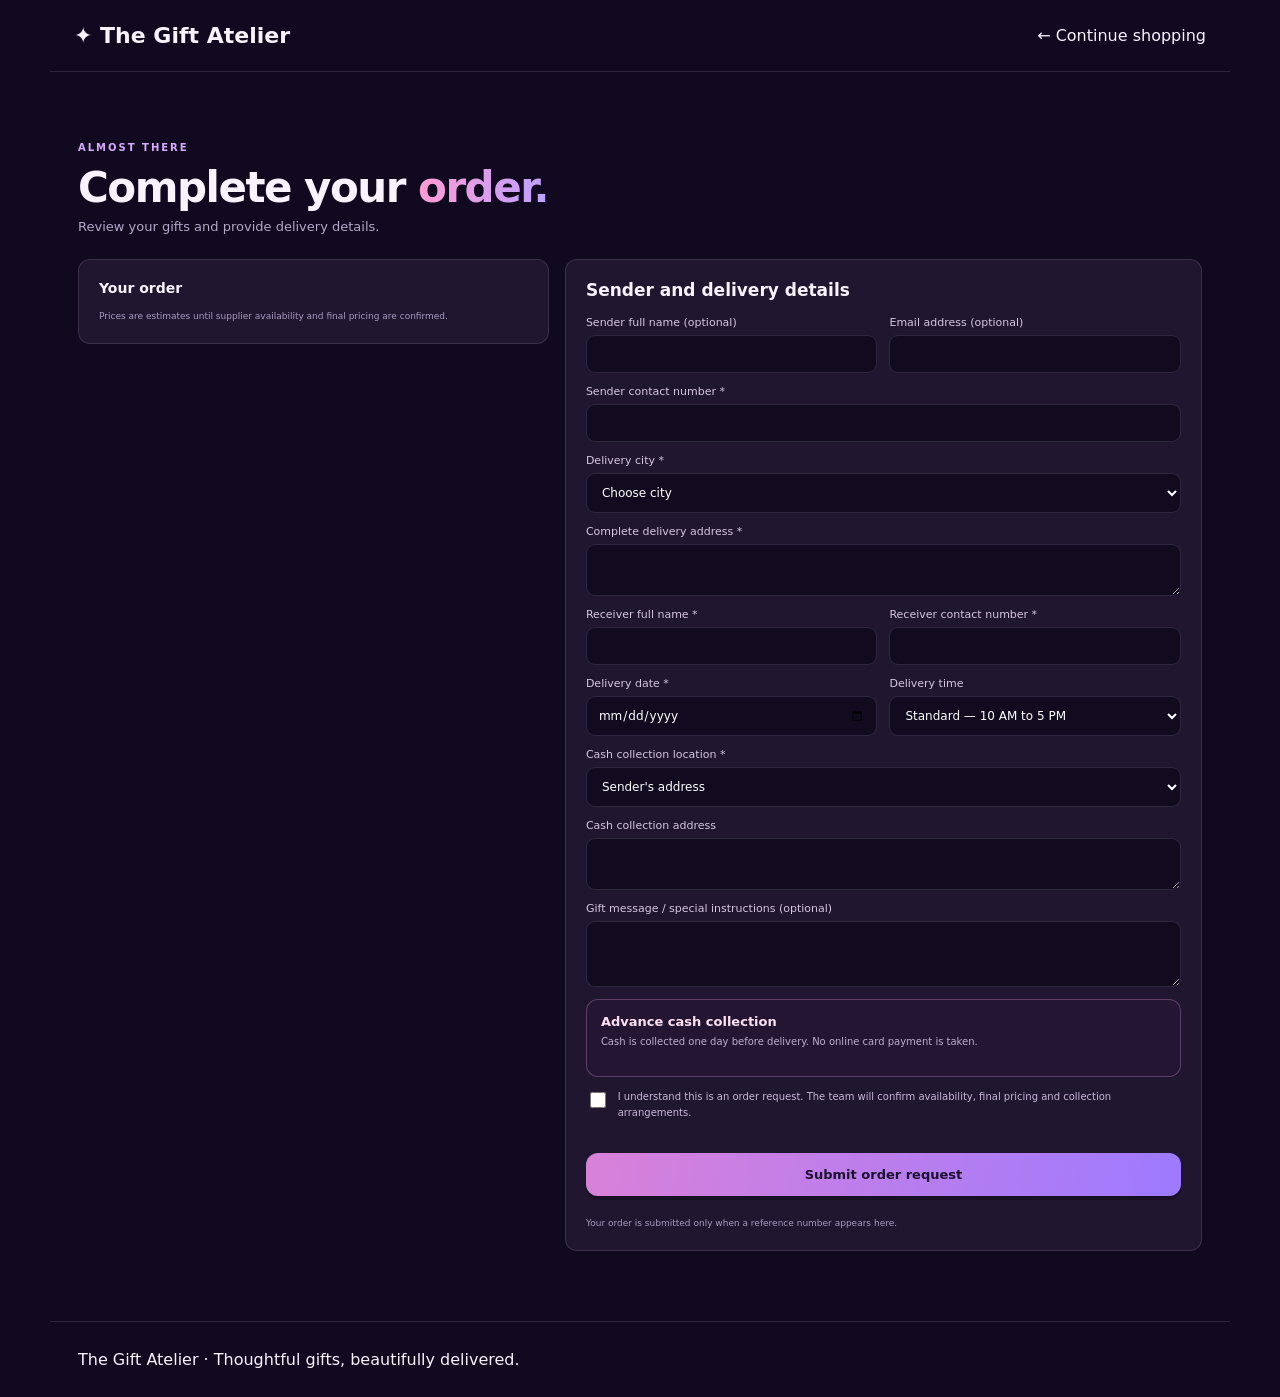
==== checkout.html @ 7094c5d5 "Add dedicated checkout page" ====
<!doctype html><html lang="en"><head><meta charset="utf-8"><meta name="viewport" content="width=device-width, initial-scale=1"><title>Checkout — The Gift Atelier</title><link rel="stylesheet" href="styles.css"><script src="checkout.js" defer></script></head><body><header class="topbar"><a class="brand" href="index.html">✦ The Gift Atelier</a><a href="index.html#shop">← Continue shopping</a></header><main class="section"><div class="section-heading"><div><div class="eyebrow">ALMOST THERE</div><h2>Complete your <span>order.</span></h2><p>Review your gifts and provide delivery details.</p></div></div><div class="order-layout"><section class="seller-panel cart-panel"><h3>Your order</h3><div id="checkoutItems"></div><div id="checkoutTotals"></div><p class="form-note">Prices are estimates until supplier availability and final pricing are confirmed.</p></section><section class="seller-panel"><form id="orderForm" class="sell-form"><h3>Sender and delivery details</h3><div class="form-two"><label>Sender full name (optional)<input name="customerName" maxlength="100"></label><label>Email address (optional)<input name="email" type="email" maxlength="160"></label></div><label>Sender contact number *<input name="phone" required maxlength="30"></label><label>Delivery city *<select name="city" required><option value="">Choose city</option><option>Lahore</option><option>Karachi</option><option>Islamabad</option><option>Rawalpindi</option></select></label><label>Complete delivery address *<textarea name="address" rows="2" required maxlength="500"></textarea></label><div class="form-two"><label>Receiver full name *<input name="recipient" required maxlength="100"></label><label>Receiver contact number *<input name="recipientPhone" required maxlength="30"></label></div><div class="form-two"><label>Delivery date *<input name="deliveryDate" id="deliveryDate" type="date" required></label><label>Delivery time<select name="deliveryTime" id="deliveryTime"><option value="Standard: 10 AM–5 PM">Standard — 10 AM to 5 PM</option><option value="Timed: 10 AM–12 PM">10 AM–12 PM (+ Rs. 300)</option><option value="Timed: 12 PM–2 PM">12 PM–2 PM (+ Rs. 300)</option><option value="Timed: 2 PM–4 PM">2 PM–4 PM (+ Rs. 300)</option><option value="Timed: 4 PM–6 PM">4 PM–6 PM (+ Rs. 300)</option><option value="Timed: 6 PM–8 PM">6 PM–8 PM (+ Rs. 300)</option><option value="Timed: 8 PM–10 PM">8 PM–10 PM (+ Rs. 300)</option></select></label></div><label>Cash collection location *<select name="collectionFrom" id="collectionFrom" required><option value="Sender's address">Sender's address</option><option value="Another collection address">Another specified address</option><option value="Recipient delivery address">Recipient delivery address</option></select></label><label id="collectionAddressLabel" hidden>Cash collection address<textarea name="collectionAddress" id="collectionAddress" rows="2"></textarea></label><label>Gift message / special instructions (optional)<textarea name="message" rows="3" maxlength="1000"></textarea></label><div class="payment-collection"><h4>Advance cash collection</h4><p>Cash is collected one day before delivery. No online card payment is taken.</p></div><label class="consent-line"><input type="checkbox" name="policy" required> I understand this is an order request. The team will confirm availability, final pricing and collection arrangements.</label><button class="primary-btn" type="submit">Submit order request</button><p id="orderStatus" class="form-note" role="status">Your order is submitted only when a reference number appears here.</p></form></section></div></main><footer>The Gift Atelier · Thoughtful gifts, beautifully delivered.</footer></body></html>
---- styles.css ----
:root{--bg:#10091f;--panel:#1d1430;--text:#f8f3ff;--muted:#b5a8c9;--pink:#ff80c8;--line:rgba(224,202,255,.14);--max:1180px}*{box-sizing:border-box}html{scroll-behavior:smooth;scroll-padding-top:90px;background:var(--bg)}body{margin:0;background:var(--bg);color:var(--text);font-family:system-ui,-apple-system,'Segoe UI',sans-serif;overflow-x:hidden}a{color:inherit;text-decoration:none}button,input,select{font:inherit}.topbar{min-height:72px;max-width:var(--max);margin:auto;padding:12px 24px;display:flex;align-items:center;justify-content:space-between;gap:18px;border-bottom:1px solid var(--line)}.brand{display:flex;align-items:center;gap:9px;font-weight:800;font-size:22px}.brand>span:last-child>span{color:var(--pink)}.brand-mark{display:grid;place-items:center;width:30px;height:30px;border-radius:10px;background:linear-gradient(135deg,#d78bff,#ff7ebc);color:#241032}.topbar nav{display:flex;gap:22px;color:#cbbfda;font-size:12px}.topbar nav a:hover,.footer-links a:hover{color:var(--pink)}.top-cta{border:1px solid #ff80c875;border-radius:30px;padding:10px 15px;font-size:12px;font-weight:700;color:#ffd1eb;white-space:nowrap}.hero{max-width:var(--max);margin:auto;padding:72px 28px 55px;display:grid;grid-template-columns:1fr .8fr;align-items:center;gap:30px;min-height:420px}.eyebrow{font-size:10px;font-weight:800;letter-spacing:2px;color:#d7aaff}.hero h1{font-weight:800;font-size:clamp(44px,6vw,72px);line-height:1.03;letter-spacing:-3px;margin:20px 0}.hero h1 span,.section-heading h2 span,.community-card h2 span{background:linear-gradient(90deg,#ff9bd4,#bba1ff);-webkit-background-clip:text;background-clip:text;color:transparent}.hero-copy>p{max-width:450px;color:var(--muted);font-size:15px;line-height:1.8}.primary-btn{display:inline-flex;gap:30px;margin-top:20px;padding:14px 20px;border-radius:12px;background:linear-gradient(100deg,#d981d9,#9d7aff);color:#1c1030;font-size:13px;font-weight:800}.hero-notes{display:flex;gap:20px;margin-top:24px;color:#a99bbd;font-size:10px}.hero-art{height:300px;display:grid;place-items:center}.hero-visual{width:min(330px,90%);height:250px;border:1px solid #ffffff3b;border-radius:28px;background:radial-gradient(circle at 80% 20%,#d16cae,#4c2877 38%,#1e1539 75%);box-shadow:0 25px 90px #0008;display:flex;flex-direction:column;justify-content:space-between;padding:26px;transform:rotate(3deg)}.visual-ribbon,.visual-foot{font-size:8px;letter-spacing:2px;color:#e8c9ff}.visual-title{font-size:40px;font-weight:800;line-height:1.05}.visual-title span{color:#ff9bd4}.stats-strip{max-width:var(--max);margin:auto;padding:20px 28px;border-block:1px solid var(--line);display:flex;justify-content:space-around}.stats-strip div{display:flex;flex-direction:column;gap:5px}.stats-strip strong{font-size:16px}.stats-strip span{font-size:11px;color:var(--muted)}.section{max-width:var(--max);margin:auto;padding:70px 28px}.section-heading{display:flex;align-items:flex-end;justify-content:space-between;gap:20px;margin-bottom:25px}.section-heading h2{font-weight:800;font-size:clamp(29px,4vw,42px);letter-spacing:-1.5px;margin:10px 0 7px}.section-heading p{color:var(--muted);font-size:13px;margin:0}.live-pill,.coming-soon{border:1px solid #bd8cff55;color:#d6b7ff;padding:9px 12px;border-radius:30px;font-size:9px;letter-spacing:1px;white-space:nowrap}.filter-panel{padding:18px;border-radius:17px;background:var(--panel);border:1px solid var(--line)}.search-wrap{height:50px;display:flex;align-items:center;gap:12px;padding:0 14px;border:1px solid #b98de944;background:#120b20;border-radius:11px}.search-wrap input{flex:1;min-width:0;background:none;border:0;outline:0;color:white;font-size:13px}.search-wrap input::placeholder{color:#837792}.search-wrap kbd{font-size:10px;color:#a99bbd;border:1px solid #ffffff24;border-radius:5px;padding:4px 7px}.filter-grid{display:grid;grid-template-columns:repeat(4,1fr);gap:12px;margin-top:15px}.filter-grid label{font-size:9px;letter-spacing:1px;color:#c2b3d5;font-weight:800}.filter-grid select{display:block;width:100%;margin-top:7px;padding:11px 9px;background:#130d22;border:1px solid var(--line);border-radius:9px;color:#eee5fa;font-size:12px}.filter-bottom{display:flex;justify-content:space-between;align-items:center;margin-top:14px;color:#9e90b0;font-size:11px}.text-button{border:0;background:none;color:#d9a6ff;font-size:11px;cursor:pointer}.status-message{min-height:25px;margin:18px 0 8px;color:#c8b8d9;font-size:12px}.anime-grid{display:grid;grid-template-columns:repeat(4,minmax(0,1fr));gap:17px}.anime-card{min-width:0;border:1px solid var(--line);border-radius:14px;background:#1a1229;overflow:hidden;cursor:pointer;transition:transform .18s,border-color .18s}.anime-card:hover{transform:translateY(-4px);border-color:#d58dff80}.poster-wrap{aspect-ratio:2/3;position:relative;overflow:hidden;background:#21152e}.poster-art{height:100%;width:100%;padding:15px;display:flex;flex-direction:column;justify-content:space-between;align-items:flex-start;background:radial-gradient(circle at 80% 20%,#ffffff40,transparent 25%),linear-gradient(145deg,var(--poster-colors));position:relative;isolation:isolate;overflow:hidden}.poster-art:before,.poster-art:after{content:'';position:absolute;border:1px solid #ffffff40;border-radius:50%;width:150%;aspect-ratio:1;left:-30%;top:15%;z-index:-1}.poster-art:after{width:95%;left:20%;top:35%;border-color:#ffffff25}.poster-spark{font-size:28px;color:#fff2c9;text-shadow:0 0 20px #fff}.poster-kicker,.poster-bottom{font-size:7px;letter-spacing:1.3px;color:#ffffffc9}.poster-art strong{font-size:clamp(14px,2vw,21px);line-height:1.12;max-width:100%;overflow-wrap:anywhere;text-shadow:0 2px 12px #0008}.poster-art small{font-size:9px;color:#ffffffd8}.poster-large{min-height:260px;border-radius:12px}.score{position:absolute;top:9px;left:9px;padding:5px 7px;border-radius:7px;background:#120b20df;color:#ffdb8b;font-size:10px;font-weight:800}.heart-btn{position:absolute;top:8px;right:8px;width:32px;height:32px;border:1px solid #ffffff55;border-radius:50%;background:#170e2bcf;color:white;font-size:17px;cursor:pointer}.heart-btn.saved{color:#ff8fc9}.card-info{padding:12px}.card-title{font-size:13px;line-height:1.35;margin:0 0 8px;min-height:35px}.card-meta{display:flex;justify-content:space-between;gap:5px;color:#a99bbd;font-size:10px}.tag-row{display:flex;flex-wrap:wrap;gap:5px;margin-top:9px}.tag{font-size:9px;padding:4px 7px;border-radius:20px;background:#38254e;color:#d7c3ed}.pagination{display:flex;justify-content:center;align-items:center;gap:20px;margin:30px 0 10px;color:#b9a9ca;font-size:11px}.page-btn{border:1px solid #c79aff55;border-radius:9px;padding:10px 14px;background:#201531;color:#e8d9fa;font-size:11px;cursor:pointer}.page-btn:disabled{opacity:.35;cursor:not-allowed}.data-note{text-align:center;color:#9588a4;font-size:10px;margin-top:15px}.watchlist-grid:empty{display:none}.empty-state{text-align:center;padding:32px;border:1px dashed #b98de944;border-radius:15px;color:#ad9cbe}.empty-state[hidden]{display:none}.empty-state h3{font-size:19px;color:#f7efff}.empty-state p{font-size:12px}.empty-state a{display:inline-block;margin-top:8px;color:#e3b1ff;font-size:12px}.community{padding-top:20px;padding-bottom:75px}.community-card{border:1px solid #c18aff35;border-radius:22px;padding:38px;display:flex;gap:28px;align-items:center;background:radial-gradient(circle at 90% 10%,#683c8b66,transparent 35%),linear-gradient(120deg,#251637,#191126)}.community-symbol{flex:0 0 70px;width:70px;height:70px;display:grid;place-items:center;border-radius:22px;background:linear-gradient(135deg,#ed8cc9,#a18aff);color:#2a153c;font-size:36px}.community-card h2{font-size:32px;line-height:1.1;margin:10px 0}.community-card p{max-width:580px;color:var(--muted);font-size:13px;line-height:1.8}.coming-soon{display:inline-block;margin-top:7px}footer{border-top:1px solid var(--line);max-width:var(--max);margin:auto;padding:28px;display:grid;grid-template-columns:1fr 1fr;gap:12px;align-items:center}footer p{color:#a99bbd;font-size:11px;text-align:right}.footer-links{display:flex;gap:20px;color:#d7b3ef;font-size:11px}footer small{grid-column:1/-1;color:#9588a4;font-size:10px;line-height:1.6;margin-top:10px}.detail-dialog{width:min(760px,calc(100% - 26px));max-height:88vh;overflow:auto;background:#1b1230;color:var(--text);border:1px solid #d4a4ff55;border-radius:18px;padding:22px;box-shadow:0 25px 100px #000b}.detail-dialog::backdrop{background:#090511d9}.dialog-close{float:right;border:0;background:#38264d;color:white;border-radius:50%;width:34px;height:34px;font-size:22px;cursor:pointer}.detail-layout{display:grid;grid-template-columns:190px 1fr;gap:22px;padding-top:18px}.detail-layout h2{font-size:25px;margin:0 0 8px}.detail-layout p{font-size:12px;line-height:1.7;color:#c2b4d2}.detail-actions{display:flex;flex-wrap:wrap;gap:9px;margin-top:14px}.detail-actions button{padding:10px 13px;border-radius:8px;border:1px solid #bd8cff66;background:#38244e;color:#f6eaff;font-size:11px;cursor:pointer}.community-reviews{margin-top:20px;padding-top:15px;border-top:1px solid var(--line)}.community-reviews h3{font-size:17px}@media(max-width:850px){.hero{grid-template-columns:1fr .8fr}.anime-grid{grid-template-columns:repeat(3,minmax(0,1fr))}}@media(max-width:620px){.topbar{padding:10px 14px;flex-wrap:wrap}.topbar nav{order:3;width:100%;overflow-x:auto;gap:17px;padding:7px 0;white-space:nowrap;scrollbar-width:none}.topbar nav::-webkit-scrollbar{display:none}.topbar nav a{flex:none;font-size:11px}.top-cta{margin-left:auto;font-size:10px;padding:8px 10px}.hero{display:block;padding:48px 18px 28px;min-height:0}.hero h1{font-size:48px}.hero-art{height:245px;margin-top:12px}.hero-visual{height:210px}.stats-strip{padding:16px 12px;gap:10px}.stats-strip strong{font-size:12px}.stats-strip span{font-size:9px}.section{padding:52px 16px}.section-heading{align-items:flex-start;flex-direction:column}.section-heading h2{font-size:30px}.filter-panel{padding:12px}.filter-grid{grid-template-columns:repeat(2,1fr)}.anime-grid{grid-template-columns:repeat(2,minmax(0,1fr));gap:11px}.card-info{padding:9px}.card-title{font-size:12px}.community-card{padding:24px 20px;display:block}.community-symbol{margin-bottom:16px}.community-card h2{font-size:28px}footer{padding:23px 16px;grid-template-columns:1fr}footer p{text-align:left;margin:0}.footer-links{flex-wrap:wrap}footer small{grid-column:auto}.detail-layout{grid-template-columns:100px 1fr;gap:13px}.detail-layout h2{font-size:18px}.detail-dialog{padding:15px}}
/* Soft 3D / bubbly interaction layer */
.anime-card{border-radius:18px;box-shadow:0 7px 0 rgba(7,3,17,.32),0 12px 28px rgba(0,0,0,.18);transform:translateY(0);transition:transform .22s cubic-bezier(.2,.8,.2,1),box-shadow .22s,border-color .22s}
.anime-card:hover,.anime-card:focus-visible{transform:translateY(-7px) scale(1.018);box-shadow:0 10px 0 rgba(7,3,17,.28),0 20px 34px rgba(0,0,0,.3),0 0 0 1px rgba(232,173,255,.16);border-color:#e2a8ffb0;outline:none}
.poster-art{transition:filter .22s,transform .22s}
.anime-card:hover .poster-art{filter:saturate(1.12) brightness(1.08)}
.heart-btn,.primary-btn,.page-btn,.detail-actions button,.community-form button{box-shadow:0 4px 0 rgba(7,3,17,.35);transition:transform .18s,box-shadow .18s,filter .18s}
.heart-btn:hover,.primary-btn:hover,.page-btn:not(:disabled):hover,.detail-actions button:hover,.community-form button:hover{transform:translateY(-3px);filter:brightness(1.12);box-shadow:0 7px 0 rgba(7,3,17,.3)}
.topbar nav a{transition:transform .18s,color .18s}
.topbar nav a:hover{transform:translateY(-2px)}
.provider-list{display:grid;grid-template-columns:repeat(2,minmax(0,1fr));gap:10px;margin-top:13px}
.provider-link{display:flex;align-items:center;justify-content:space-between;gap:10px;padding:13px;border:1px solid #c99bff38;border-radius:14px;background:linear-gradient(145deg,#302044,#1b122b);box-shadow:0 4px 0 rgba(7,3,17,.28);transition:transform .2s,box-shadow .2s,border-color .2s}
.provider-link:hover{transform:translateY(-3px);box-shadow:0 7px 0 rgba(7,3,17,.25);border-color:#e0aaff99}
.provider-link span{display:flex;flex-direction:column;gap:4px;min-width:0}
.provider-link strong{font-size:12px;color:#fff}
.provider-link small{font-size:9px;line-height:1.45;color:#b9a9ca}
.provider-link b{font-size:10px;color:#f3b4e2;white-space:nowrap}
.reader-panel{margin-top:22px;padding:17px;border:1px solid #c18aff3b;border-radius:17px;background:linear-gradient(145deg,#251936,#191126)}
.reader-panel h3,.community-reviews h3{margin:0 0 8px}
.reader-panel>p,.community-intro,.reader-note{font-size:11px;line-height:1.65;color:#bcaecc}
.reader-note{margin-top:13px}
.community-form{display:grid;gap:10px;margin:12px 0}
.community-form label{display:grid;gap:6px;color:#d9c7e9;font-size:10px}
.community-form input,.community-form textarea{width:100%;border:1px solid #b98de955;border-radius:10px;background:#120b20;color:#fff;padding:10px;font:inherit;font-size:12px;resize:vertical}
.community-form button{justify-self:start;border:0;border-radius:10px;padding:10px 14px;background:linear-gradient(100deg,#d981d9,#9d7aff);color:#21122e;font-size:11px;font-weight:800;cursor:pointer}
.community-post{padding:11px;margin-top:9px;border:1px solid #c18aff30;border-radius:11px;background:#211631}
.community-post strong{font-size:11px;color:#f3d5ff}
.community-post p{margin:5px 0;font-size:12px;overflow-wrap:anywhere}
.community-post small,.no-posts{font-size:10px;color:#a99bbd}
@media(max-width:620px){.provider-list{grid-template-columns:1fr}.provider-link{padding:11px}.anime-card:hover,.anime-card:focus-visible{transform:translateY(-3px) scale(1.01)}}
@media(prefers-reduced-motion:reduce){.anime-card,.poster-art,.provider-link,.heart-btn,.primary-btn,.page-btn,.detail-actions button,.community-form button,.topbar nav a{transition:none}}

/* Compact two-shelf manga discovery layout */
.search-wrap{gap:10px}
.search-brand-mark{flex:0 0 28px;width:28px;height:28px;display:grid;place-items:center;border-radius:9px;background:linear-gradient(135deg,#d78bff,#ff7ebc);color:#241032;font-size:17px;box-shadow:0 3px 0 #09051188}
.search-symbol{font-size:23px;color:#e5b2ff}
.search-results[hidden],.pagination[hidden]{display:none!important}
.shelf-carousel{position:relative;display:flex;align-items:center;gap:12px}
.shelf-track{display:flex;gap:16px;overflow-x:auto;scroll-behavior:smooth;scroll-snap-type:x mandatory;padding:8px 5px 18px;flex:1;scrollbar-width:none}
.shelf-track::-webkit-scrollbar{display:none}
.shelf-track .anime-card{flex:0 0 clamp(145px,18vw,205px);scroll-snap-align:start}
.shelf-arrow{flex:0 0 44px;width:44px;height:44px;border:1px solid #e1b0ff99;border-radius:50%;display:grid;place-items:center;background:linear-gradient(145deg,#e8b5ff,#a27aff);color:#271238;font-size:30px;line-height:1;box-shadow:0 5px 0 #09051188,0 9px 18px #0005;cursor:pointer;transition:transform .18s,box-shadow .18s,filter .18s}
.shelf-arrow:hover{transform:translateY(-3px) scale(1.06);box-shadow:0 8px 0 #09051188,0 14px 22px #0006;filter:brightness(1.08)}
.shelf-arrow:active{transform:translateY(1px) scale(.97);box-shadow:0 2px 0 #09051188}
.community-dropdown{margin-top:20px;border:1px solid #c18aff55;border-radius:15px;background:linear-gradient(145deg,#251936,#191126);overflow:hidden}
.community-dropdown summary{display:flex;align-items:center;gap:10px;padding:15px 17px;cursor:pointer;list-style:none;font-size:14px;font-weight:750}
.community-dropdown summary::-webkit-details-marker{display:none}
.community-dropdown summary:after{content:'+';margin-left:auto;color:#efb4ff;font-size:21px}
.community-dropdown[open] summary:after{content:'−'}
.community-dropdown summary small{font-size:10px;color:#bcaecc;font-weight:400}
.community-dropdown-body{padding:0 16px 16px}
.community-dropdown .community-form{margin-top:8px}
.community-dropdown .community-posts{max-height:230px;overflow:auto;padding-right:4px}
.community-dropdown .community-post{margin-top:8px}
@media(max-width:620px){.shelf-carousel{gap:6px}.shelf-arrow{flex-basis:36px;width:36px;height:36px;font-size:25px}.shelf-track{gap:11px}.shelf-track .anime-card{flex-basis:148px}.search-wrap{padding:0 10px}}
@media(prefers-reduced-motion:reduce){.shelf-track{scroll-behavior:auto}.shelf-arrow{transition:none}}


/* SellPilot business workspace additions; retain AniGlow's dark purple and pink theme */
.feature-grid{display:grid;grid-template-columns:repeat(4,minmax(0,1fr));gap:14px}.feature-tile{padding:22px;border:1px solid var(--line);border-radius:16px;background:linear-gradient(145deg,#241735,#191126)}.feature-tile>span{display:grid;place-items:center;width:42px;height:42px;border-radius:13px;background:#d68de72b;color:#f2a5dc;font-size:23px}.feature-tile h3{font-size:15px;margin:16px 0 7px}.feature-tile p{font-size:12px;line-height:1.7;color:var(--muted);margin:0}
.seller-workspace{display:grid;grid-template-columns:190px 1fr;border:1px solid var(--line);border-radius:18px;overflow:hidden;background:#1b1230;box-shadow:0 18px 55px #0005}.seller-sidebar{background:#211433;padding:18px 13px;display:flex;flex-direction:column;gap:8px}.seller-name{font-weight:800;display:flex;align-items:center;gap:9px;margin:0 0 18px 4px}.seller-tab{border:0;text-align:left;padding:12px;border-radius:9px;background:transparent;color:#cbb9db;font-size:12px;cursor:pointer}.seller-tab.active,.seller-tab:hover{background:#ffffff17;color:#fff}.seller-notice{margin-top:auto;padding:12px;border:1px solid #ffffff1c;border-radius:10px;color:#b7a6c8;font-size:10px;line-height:1.6}.seller-main{padding:23px;min-width:0}.seller-head{display:flex;justify-content:space-between;align-items:center;margin-bottom:20px}.seller-head small{font-size:9px;letter-spacing:1.3px;color:#a99bbd}.seller-head h2{margin:5px 0;font-size:23px}.compact-btn{margin:0;padding:10px 14px;font-size:11px;cursor:pointer}.seller-stats{display:grid;grid-template-columns:repeat(3,1fr);gap:12px}.seller-stats article,.seller-panel{border:1px solid var(--line);border-radius:12px;padding:16px;background:#201630}.seller-stats small{display:block;color:#b7a8c7;font-size:10px}.seller-stats strong{display:block;font-size:20px;margin-top:9px}.seller-panel{margin-top:15px}.seller-panel h3{font-size:14px;margin:0 0 13px;display:flex;justify-content:space-between;align-items:center}.seller-panel table{width:100%;border-collapse:collapse;font-size:11px}.seller-panel th{text-align:left;color:#a99bbd;font-size:9px;padding:9px;border-bottom:1px solid var(--line)}.seller-panel td{padding:11px 9px;border-bottom:1px solid #ffffff10}.seller-panel tr:last-child td{border:0}.seller-panel .status{display:inline-block;border-radius:20px;padding:5px 8px;background:#382b54;color:#e5c8ff;font-size:9px}.seller-panel .status.Completed{background:#194a43;color:#a5f0d9}.seller-panel .status.Cancelled{background:#562b3d;color:#ffb7cb}.seller-product-grid{display:grid;grid-template-columns:repeat(3,minmax(0,1fr));gap:11px}.seller-product-grid article{padding:13px;border:1px solid var(--line);border-radius:11px;display:flex;flex-direction:column;gap:7px}.seller-product-grid b{font-size:12px}.seller-product-grid small{font-size:10px;color:#b5a6c5}.seller-product-grid strong{font-size:12px}.seller-product-icon{height:70px;border-radius:9px;background:linear-gradient(135deg,#523267,#2b1a40);display:grid;place-items:center;font-size:28px}.action-link{border:0;background:none;color:#f1a6db;font-size:10px;cursor:pointer;padding:4px}.sell-form{display:grid;gap:12px;padding:20px}.sell-form h2{margin:0 0 8px;font-size:22px}.sell-form label{display:grid;gap:6px;color:#d5c6e3;font-size:11px}.sell-form input,.sell-form select,.sell-form textarea{width:100%;background:#120b20;border:1px solid var(--line);border-radius:9px;color:#fff;padding:11px;font:12px Arial}.sell-form .primary-btn{border:0;cursor:pointer;justify-content:center}#productDialog,#orderDialog{padding:14px;max-width:480px}#addProductBtn[hidden]{display:none}
.plan-grid{display:grid;grid-template-columns:repeat(3,1fr);gap:15px}.plan-grid article{padding:23px;border:1px solid var(--line);border-radius:16px;background:#1c132b}.plan-grid article>span{font-size:10px;letter-spacing:1.5px;color:#e3a0dd;font-weight:800}.plan-grid h3{font-size:29px;margin:14px 0 5px}.plan-grid h3 small{font-size:11px;color:var(--muted);font-weight:400}.plan-grid p,.plan-grid li{font-size:11px;color:#b9a9c9;line-height:1.8}.plan-grid ul{padding-left:17px;min-height:115px}.plan-grid .primary-btn{margin-top:7px;font-size:11px;padding:11px 14px}.plan-featured{border-color:#d58fe5!important;box-shadow:0 10px 40px #0004}
@media(max-width:800px){.feature-grid{grid-template-columns:repeat(2,1fr)}.seller-workspace{grid-template-columns:150px 1fr}.seller-product-grid{grid-template-columns:repeat(2,1fr)}}
@media(max-width:600px){.feature-grid{grid-template-columns:1fr 1fr;gap:9px}.feature-tile{padding:15px}.seller-workspace{grid-template-columns:1fr}.seller-sidebar{display:grid;grid-template-columns:repeat(4,1fr);gap:5px;padding:9px}.seller-name,.seller-notice{display:none}.seller-tab{text-align:center;padding:10px 3px;font-size:10px}.seller-main{padding:14px 10px}.seller-head h2{font-size:19px}.seller-stats{grid-template-columns:1fr 1fr}.seller-stats article:last-child{grid-column:span 2}.seller-product-grid{grid-template-columns:1fr 1fr}.plan-grid{grid-template-columns:1fr}.plan-grid ul{min-height:0}.seller-panel{padding:11px}.seller-panel td{padding:9px 6px;font-size:9px}.seller-panel th{padding:8px 6px;font-size:8px}}

/* Gift Atelier customer storefront additions; preserves the original purple / pink visual identity */
.gift-hero .hero-visual{background:radial-gradient(circle at 70% 20%,#f8b6df55,transparent 30%),linear-gradient(145deg,#57325e,#251438 65%,#120b20)}
.gift-hero .visual-title{font-family:Georgia,serif;font-style:italic}
.product-photo{position:absolute;inset:0;width:100%;height:100%;object-fit:cover;display:block;transition:transform .35s}
.product-card:hover .product-photo{transform:scale(1.045)}
.product-fallback{position:absolute;inset:0;place-items:center;font-size:68px;background:radial-gradient(circle at 70% 20%,#e8b1dc66,transparent 35%),linear-gradient(145deg,#513363,#21132f)}
.product-tag{position:absolute;left:9px;top:9px;border-radius:20px;padding:6px 9px;background:#180d32d9;color:#ffd5ee;font-size:8px;letter-spacing:1px;font-weight:800}
.product-card .poster-wrap{aspect-ratio:1/1.06}
.product-card .card-title{min-height:38px}
.product-card .card-meta{align-items:center;flex-wrap:wrap}
.product-card .card-meta strong{color:#ffd0ed;font-size:12px}
.estimate-label{display:block;margin:8px 0;color:#a99bbd;font-size:9px;line-height:1.4}
.product-add{display:block;width:100%;border:0;cursor:pointer;text-align:center;margin-top:8px;padding:10px 12px;font-size:10px}
.source-link{display:block;border:0;background:transparent;color:#dca8f4;font-size:9px;margin:7px auto 0;cursor:pointer}
.custom-gift-panel{display:grid;grid-template-columns:1.3fr .7fr;gap:20px;padding:24px;border:1px solid var(--line);border-radius:18px;background:linear-gradient(145deg,#241735,#191126)}
.custom-gift-panel h3{margin:0 0 7px}.custom-gift-panel p{color:var(--muted);font-size:12px;line-height:1.7}
.addon-grid{display:grid;grid-template-columns:repeat(2,minmax(0,1fr));gap:10px;margin:18px 0}
.addon-grid label{display:grid;grid-template-columns:18px 1fr;gap:5px 8px;align-items:center;padding:12px;border:1px solid var(--line);border-radius:10px;background:#160e24;color:#eee2f6;font-size:11px}
.addon-grid input{accent-color:#e98dc9}.addon-grid b{grid-column:2;color:#c2a6d3;font-size:9px;font-weight:500}
.custom-art{min-height:270px;border-radius:14px;display:grid;place-items:center;background:radial-gradient(circle at 70% 25%,#f7b8dd55,transparent 35%),linear-gradient(145deg,#67416d,#241332)}
.custom-art-inner{display:flex;flex-direction:column;align-items:center;gap:18px;color:#ffe4f4;font-size:38px;text-align:center}
.custom-art-inner strong{font-family:Georgia,serif;font-size:24px;line-height:1.25;font-weight:500}
.custom-art-inner small{font:800 8px system-ui;letter-spacing:2px;color:#f2c5e5}
.order-layout{display:grid;grid-template-columns:.85fr 1.15fr;gap:16px;align-items:start}
.order-layout>.seller-panel{margin:0;padding:20px}
.order-layout .sell-form{padding:0}
.order-layout .sell-form h3{margin:0 0 4px;font-size:17px}
.form-two{display:grid;grid-template-columns:1fr 1fr;gap:12px}
.order-layout .sell-form input,.order-layout .sell-form select,.order-layout .sell-form textarea{font-family:inherit}
.order-layout .sell-form input[type=checkbox]{width:16px;height:16px;accent-color:#e98dc9}
.consent-line{display:flex!important;grid-template-columns:18px 1fr;align-items:flex-start;gap:9px!important;font-size:10px!important;line-height:1.6;color:#c9b8d8!important}
.form-note{font-size:9px;line-height:1.6;color:#a99bbd;margin:8px 0 0}
.cart-line{display:grid;grid-template-columns:1fr auto;gap:8px;padding:12px 0;border-bottom:1px solid var(--line)}
.cart-line>div:first-child{display:flex;flex-direction:column;gap:4px}
.cart-line b{font-size:11px}.cart-line small{font-size:9px;color:#ad9cbe}
.cart-line>strong{grid-column:1/-1;text-align:right;font-size:11px;color:#f4c6e7}
.qty-control{display:flex;align-items:center;gap:8px}
.qty-control button{width:24px;height:24px;border:1px solid #b98de955;border-radius:7px;background:#38244e;color:#fff;cursor:pointer}
.qty-control span{font-size:11px}.qty-control .remove-line{border:0;background:transparent;color:#ff9bbb;font-size:16px}
.totals-line{display:flex;justify-content:space-between;gap:10px;padding:9px 0;color:#c7b6d6;font-size:10px;border-bottom:1px solid #ffffff10}
.totals-line b{color:#fff}.grand-total{font-size:13px;color:#fff;border:0;padding-top:14px}.grand-total b{color:#ffc5e7;font-size:15px}
.muted{color:#b5a8c9;font-size:11px;line-height:1.6}
.occasion-tile{display:block;transition:transform .2s,border-color .2s}.occasion-tile:hover{transform:translateY(-4px);border-color:#e2a8ff99}
.occasion-tile>span{font-size:28px}.booking-section .community-card{margin-top:5px}
@media(max-width:800px){.order-layout{grid-template-columns:1fr}.custom-gift-panel{grid-template-columns:1fr}.custom-art{min-height:190px}}
@media(max-width:620px){.addon-grid,.form-two{grid-template-columns:1fr}.product-card .card-info{padding:10px}.product-card .card-title{font-size:12px}.custom-gift-panel{padding:15px}.order-layout>.seller-panel{padding:14px}.cart-line{grid-template-columns:1fr auto}}

.product-description{font-size:10px;line-height:1.55;color:#bcaecc;min-height:46px;margin:6px 0 2px}
.payment-collection{padding:14px;border:1px solid #d28fd955;border-radius:12px;background:#241633}
.payment-collection h4{margin:0 0 5px;color:#ffe0f2;font-size:13px}
.payment-collection p{margin:0 0 12px;color:#bcaecc;font-size:10px;line-height:1.6}
.payment-collection label{margin-top:8px}
#collectionAddressWrap[hidden]{display:none}
.website-trap{position:absolute!important;left:-10000px!important;width:1px!important;height:1px!important;opacity:0!important}
.contact-panel{max-width:720px;margin:0 auto}
.contact-panel .sell-form{padding:4px}
.sell-form button:disabled{opacity:.6;cursor:wait}
@media(max-width:700px){.filter-grid{grid-template-columns:1fr 1fr}.product-description{min-height:0}}

/* Gift catalogue product cards and detail experience */
.product-photo{width:100%;height:100%;object-fit:cover;display:block}
.product-fallback{width:100%;height:100%;min-height:160px;display:grid;place-items:center;font-size:68px;background:radial-gradient(circle at 50% 30%,#79508f,#281936 72%);color:#ffe0f3}
.product-card{cursor:pointer;display:flex;flex-direction:column}
.product-card .poster-wrap{aspect-ratio:4/4.2}
.product-card .card-info{display:flex;flex:1;flex-direction:column;gap:7px}
.product-card .product-description{min-height:66px;line-height:1.55}
.product-add{margin-top:auto;width:100%;justify-content:center}
.card-detail-hint{font-size:10px;text-align:center;color:#bfa9d1}
.estimate-label,.source-link{display:none!important}
.cake-filter[hidden]{display:none!important}
.detail-dialog{width:min(820px,calc(100% - 22px));padding:24px}
.detail-layout{grid-template-columns:minmax(180px, .85fr) 1.15fr;align-items:start}
.detail-image{aspect-ratio:4/5;overflow:hidden;border-radius:14px;background:#241633}
.detail-image img{width:100%;height:100%;object-fit:cover}
.detail-image .product-fallback{min-height:100%;font-size:80px}
.detail-price{font-size:24px;font-weight:800;color:#ffd2e9;margin:12px 0}
.detail-selects{display:grid;grid-template-columns:1fr 1fr;gap:10px;margin:15px 0}
.detail-selects label{font-size:11px;color:#d7c3e9}
.detail-selects select{display:block;width:100%;margin-top:6px;padding:10px;background:#130d22;border:1px solid var(--line);border-radius:9px;color:white}
.detail-confirm-note{font-size:10px!important;color:#a99bbd!important}
@media(max-width:620px){.detail-layout{grid-template-columns:1fr}.detail-image{max-height:260px}.detail-selects{grid-template-columns:1fr}}

/* Ensure every gift card remains visual even when a remote image is unavailable */
.product-photo{background:#281936;object-fit:cover}
.product-fallback{display:grid;min-height:220px;background:radial-gradient(ellipse at 50% 35%,#9869a7,#32203f 70%);text-shadow:0 5px 22px #12091b}
.product-card .poster-wrap{background:#281936;min-height:200px}
.detail-image .product-fallback{display:grid;min-height:280px}
.product-description{display:-webkit-box;-webkit-line-clamp:4;-webkit-box-orient:vertical;overflow:hidden}

.guided-shop{border:1px solid var(--line);background:var(--panel);border-radius:18px;padding:18px}
.category-pills{display:flex;flex-wrap:wrap;gap:9px;margin-bottom:18px}
.category-choice{border:1px solid var(--line);background:#1c1230;color:#e9def7;padding:11px 17px;border-radius:30px;font-weight:700;font-size:12px;cursor:pointer}
.category-choice.active{background:linear-gradient(100deg,#d981d9,#9d7aff);color:#1c1030;border-color:transparent}
.guided-shop-layout{display:grid;grid-template-columns:minmax(0,1fr) minmax(260px,1fr);gap:22px;align-items:stretch}
.guided-visual{min-height:280px;border-radius:15px;overflow:hidden;position:relative;background:#241632;display:grid;place-items:center}
.guided-visual img{position:absolute;width:100%;height:100%;object-fit:cover;inset:0;opacity:.78}
.guided-visual span,.guided-visual b{position:relative;z-index:1;text-shadow:0 2px 10px #000}
.guided-visual span{font-size:52px;margin-top:80px}.guided-visual b{font-size:17px;padding:8px 15px 25px}
.guided-options{display:flex;flex-direction:column;gap:12px}.guided-options h3{margin:3px 0 8px}
.guided-options label,.basket-custom label{display:block;color:#d8c8e8;font-size:11px;font-weight:700;margin:10px 0}
.guided-options select,.guided-options input[type=number]{display:block;width:100%;margin-top:7px;padding:12px;background:#130d22;border:1px solid var(--line);border-radius:9px;color:#fff}
.selection-price{font-size:15px;color:#ffd0e9;font-weight:800;margin-top:auto}
.category-results{margin-top:16px;color:var(--muted);font-size:11px}
.basket-description{font-size:12px;line-height:1.7;color:#d9c9e7}.basket-check{display:block;margin:14px 0;color:#f3dff2;font-size:12px}
.basket-custom{margin-top:17px;padding:13px;border:1px solid var(--line);border-radius:12px}.basket-custom h4{margin:0 0 6px}.basket-custom p{font-size:11px;color:var(--muted)}
.combo-builder{display:grid;grid-template-columns:1.1fr .9fr;gap:22px}.combo-total{display:flex;justify-content:space-between;margin:18px 0;color:#dfd0ef}.combo-total strong{color:#ffbde0;font-size:20px}
.combo-art{min-height:360px;padding:15px;display:grid;place-items:center}.combo-preview{width:100%;min-height:320px;border:1px solid #d5a1ff44;border-radius:16px;background:radial-gradient(circle at 50% 10%,#72407f,#21132f 75%);padding:14px;display:grid;place-items:center;overflow:hidden}
.combo-empty{display:flex;flex-direction:column;align-items:center;gap:13px;text-align:center;color:#ffd2eb;font-size:38px}.combo-empty strong{font-size:20px;line-height:1.3}.combo-empty small{font-size:10px;color:#c4b3d3}
.combo-collage{display:grid;grid-template-columns:repeat(2,minmax(0,1fr));gap:10px;width:100%}.combo-piece{position:relative;min-height:105px;border-radius:11px;overflow:hidden;background:#3a254b;display:grid;place-items:center;color:#fff}.combo-piece img{position:absolute;inset:0;width:100%;height:100%;object-fit:cover;opacity:.8}.combo-piece span{font-size:38px;position:relative;z-index:1;text-shadow:0 2px 10px #000}.combo-piece small{position:absolute;bottom:0;left:0;right:0;padding:6px;background:#140b20c9;font-size:9px;text-align:center}
@media(max-width:760px){.guided-shop-layout,.combo-builder{grid-template-columns:1fr}.guided-visual{min-height:210px}.combo-art{min-height:260px}.combo-preview{min-height:240px}}
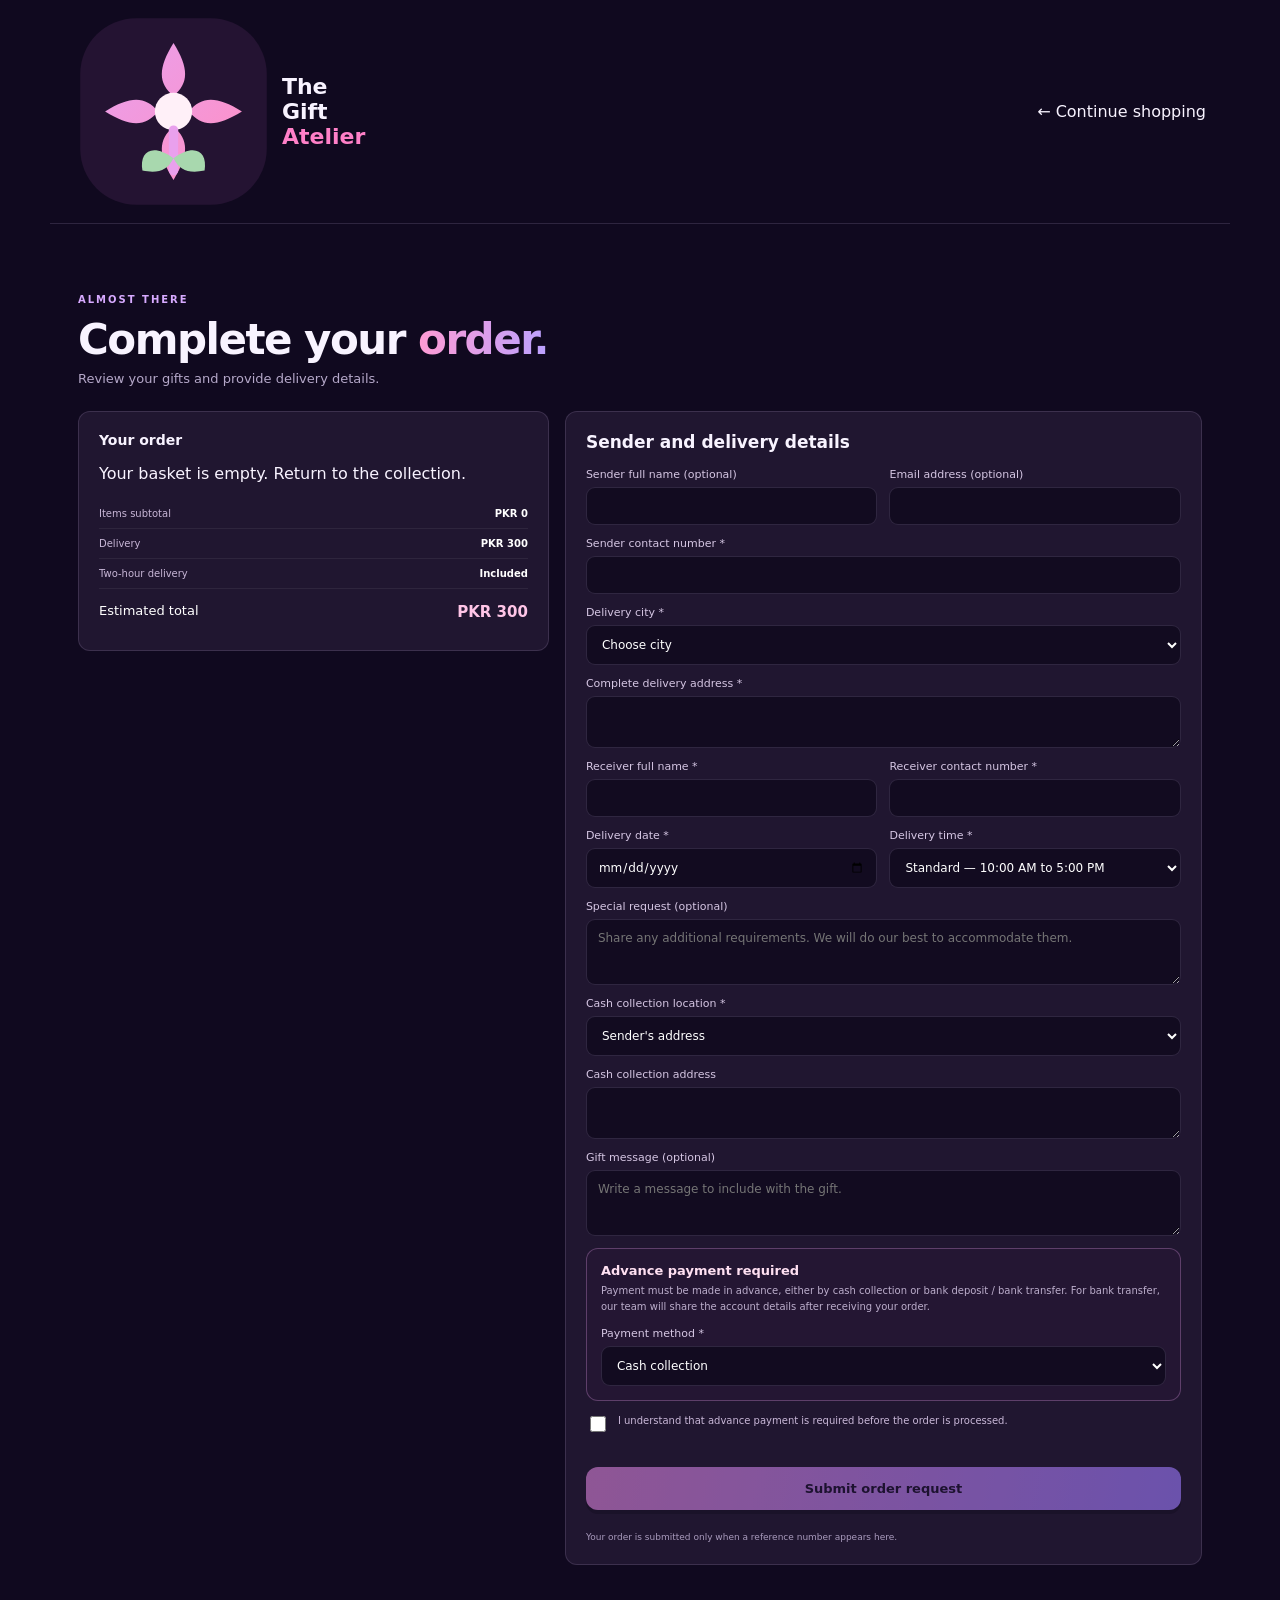
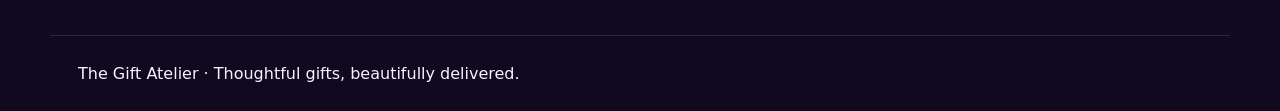
==== commit 75f5ff26: "Add checkout logo, standard delivery windows and advance payment choices" ====
--- a/checkout.html
+++ b/checkout.html
@@ -1 +1 @@
-<!doctype html><html lang="en"><head><meta charset="utf-8"><meta name="viewport" content="width=device-width, initial-scale=1"><title>Checkout — The Gift Atelier</title><link rel="stylesheet" href="styles.css"><script src="checkout.js" defer></script></head><body><header class="topbar"><a class="brand" href="index.html">✦ The Gift Atelier</a><a href="index.html#shop">← Continue shopping</a></header><main class="section"><div class="section-heading"><div><div class="eyebrow">ALMOST THERE</div><h2>Complete your <span>order.</span></h2><p>Review your gifts and provide delivery details.</p></div></div><div class="order-layout"><section class="seller-panel cart-panel"><h3>Your order</h3><div id="checkoutItems"></div><div id="checkoutTotals"></div><p class="form-note">Prices are estimates until supplier availability and final pricing are confirmed.</p></section><section class="seller-panel"><form id="orderForm" class="sell-form"><h3>Sender and delivery details</h3><div class="form-two"><label>Sender full name (optional)<input name="customerName" maxlength="100"></label><label>Email address (optional)<input name="email" type="email" maxlength="160"></label></div><label>Sender contact number *<input name="phone" required maxlength="30"></label><label>Delivery city *<select name="city" required><option value="">Choose city</option><option>Lahore</option><option>Karachi</option><option>Islamabad</option><option>Rawalpindi</option></select></label><label>Complete delivery address *<textarea name="address" rows="2" required maxlength="500"></textarea></label><div class="form-two"><label>Receiver full name *<input name="recipient" required maxlength="100"></label><label>Receiver contact number *<input name="recipientPhone" required maxlength="30"></label></div><div class="form-two"><label>Delivery date *<input name="deliveryDate" id="deliveryDate" type="date" required></label><label>Delivery time<select name="deliveryTime" id="deliveryTime"><option value="Standard: 10 AM–5 PM">Standard — 10 AM to 5 PM</option><option value="Timed: 10 AM–12 PM">10 AM–12 PM (+ Rs. 300)</option><option value="Timed: 12 PM–2 PM">12 PM–2 PM (+ Rs. 300)</option><option value="Timed: 2 PM–4 PM">2 PM–4 PM (+ Rs. 300)</option><option value="Timed: 4 PM–6 PM">4 PM–6 PM (+ Rs. 300)</option><option value="Timed: 6 PM–8 PM">6 PM–8 PM (+ Rs. 300)</option><option value="Timed: 8 PM–10 PM">8 PM–10 PM (+ Rs. 300)</option></select></label></div><label>Cash collection location *<select name="collectionFrom" id="collectionFrom" required><option value="Sender's address">Sender's address</option><option value="Another collection address">Another specified address</option><option value="Recipient delivery address">Recipient delivery address</option></select></label><label id="collectionAddressLabel" hidden>Cash collection address<textarea name="collectionAddress" id="collectionAddress" rows="2"></textarea></label><label>Gift message / special instructions (optional)<textarea name="message" rows="3" maxlength="1000"></textarea></label><div class="payment-collection"><h4>Advance cash collection</h4><p>Cash is collected one day before delivery. No online card payment is taken.</p></div><label class="consent-line"><input type="checkbox" name="policy" required> I understand this is an order request. The team will confirm availability, final pricing and collection arrangements.</label><button class="primary-btn" type="submit">Submit order request</button><p id="orderStatus" class="form-note" role="status">Your order is submitted only when a reference number appears here.</p></form></section></div></main><footer>The Gift Atelier · Thoughtful gifts, beautifully delivered.</footer></body></html>+<!doctype html><html lang="en"><head><meta charset="utf-8"><meta name="viewport" content="width=device-width, initial-scale=1"><title>Checkout — The Gift Atelier</title><link rel="icon" type="image/svg+xml" href="/assets/gift-atelier-logo.svg"><link rel="apple-touch-icon" href="/assets/gift-atelier-logo.svg"><link rel="stylesheet" href="styles.css"><script src="checkout.js" defer></script></head><body><header class="topbar"><a class="brand" href="index.html"><img class="brand-logo" src="/assets/gift-atelier-logo.svg" alt=""><span>The Gift <span>Atelier</span></span></a><a href="index.html#shop">← Continue shopping</a></header><main class="section"><div class="section-heading"><div><div class="eyebrow">ALMOST THERE</div><h2>Complete your <span>order.</span></h2><p>Review your gifts and provide delivery details.</p></div></div><div class="order-layout"><section class="seller-panel cart-panel"><h3>Your order</h3><div id="checkoutItems"></div><div id="checkoutTotals"></div></section><section class="seller-panel"><form id="orderForm" class="sell-form"><h3>Sender and delivery details</h3><div class="form-two"><label>Sender full name (optional)<input name="customerName" maxlength="100"></label><label>Email address (optional)<input name="email" type="email" maxlength="160"></label></div><label>Sender contact number *<input name="phone" required maxlength="30"></label><label>Delivery city *<select name="city" required><option value="">Choose city</option><option>Lahore</option><option>Karachi</option><option>Islamabad</option><option>Rawalpindi</option></select></label><label>Complete delivery address *<textarea name="address" rows="2" required maxlength="500"></textarea></label><div class="form-two"><label>Receiver full name *<input name="recipient" required maxlength="100"></label><label>Receiver contact number *<input name="recipientPhone" required maxlength="30"></label></div><div class="form-two"><label>Delivery date *<input name="deliveryDate" id="deliveryDate" type="date" required></label><label>Delivery time *<select name="deliveryTime" id="deliveryTime" required><option value="Standard: 10 AM–5 PM">Standard — 10:00 AM to 5:00 PM</option><option value="Standard: 5 PM–10 PM">Standard — 5:00 PM to 10:00 PM</option></select></label></div><label>Special request (optional)<textarea name="specialRequest" rows="3" maxlength="1000" placeholder="Share any additional requirements. We will do our best to accommodate them."></textarea></label><label>Cash collection location *<select name="collectionFrom" id="collectionFrom" required><option value="Sender's address">Sender's address</option><option value="Another collection address">Another specified address</option><option value="Recipient delivery address">Recipient delivery address</option></select></label><label id="collectionAddressLabel" hidden>Cash collection address<textarea name="collectionAddress" id="collectionAddress" rows="2"></textarea></label><label>Gift message (optional)<textarea name="message" rows="3" maxlength="1000" placeholder="Write a message to include with the gift."></textarea></label><div class="payment-collection"><h4>Advance payment required</h4><p>Payment must be made in advance, either by cash collection or bank deposit / bank transfer. For bank transfer, our team will share the account details after receiving your order.</p><label>Payment method *<select name="paymentMethod" id="paymentMethod" required><option value="Cash collection">Cash collection</option><option value="Bank deposit / bank transfer">Bank deposit / bank transfer</option></select></label></div><label class="consent-line"><input type="checkbox" name="policy" required> I understand that advance payment is required before the order is processed.</label><button class="primary-btn" type="submit">Submit order request</button><p id="orderStatus" class="form-note" role="status">Your order is submitted only when a reference number appears here.</p></form></section></div></main><footer>The Gift Atelier · Thoughtful gifts, beautifully delivered.</footer></body></html>
--- a/styles.css
+++ b/styles.css
@@ -173,3 +173,83 @@
 .combo-empty{display:flex;flex-direction:column;align-items:center;gap:13px;text-align:center;color:#ffd2eb;font-size:38px}.combo-empty strong{font-size:20px;line-height:1.3}.combo-empty small{font-size:10px;color:#c4b3d3}
 .combo-collage{display:grid;grid-template-columns:repeat(2,minmax(0,1fr));gap:10px;width:100%}.combo-piece{position:relative;min-height:105px;border-radius:11px;overflow:hidden;background:#3a254b;display:grid;place-items:center;color:#fff}.combo-piece img{position:absolute;inset:0;width:100%;height:100%;object-fit:cover;opacity:.8}.combo-piece span{font-size:38px;position:relative;z-index:1;text-shadow:0 2px 10px #000}.combo-piece small{position:absolute;bottom:0;left:0;right:0;padding:6px;background:#140b20c9;font-size:9px;text-align:center}
 @media(max-width:760px){.guided-shop-layout,.combo-builder{grid-template-columns:1fr}.guided-visual{min-height:210px}.combo-art{min-height:260px}.combo-preview{min-height:240px}}
+
+/* Gift Atelier guided catalogue and checkout additions */
+.flower-row,.selected-product{display:grid;grid-template-columns:88px 1fr;gap:13px;align-items:center;padding:12px;margin:10px 0;border:1px solid var(--line);border-radius:13px;background:#140d23}
+.flower-row img,.selected-product img{width:88px;height:92px;object-fit:cover;border-radius:9px}
+.flower-row b,.selected-product b{display:block;font-size:13px}
+.flower-row select,.flower-row input,.selected-product input{display:block;width:100%;margin-top:7px;padding:9px;background:#130d22;border:1px solid var(--line);border-radius:8px;color:white}
+.flower-row small,.selected-product p{display:block;color:var(--muted);font-size:10px;margin:5px 0}
+.basket-addon{display:inline-flex!important;align-items:center;gap:7px;margin:5px 8px 5px 0!important;padding:9px 12px;border:1px solid var(--line);border-radius:9px}
+.basket-control-group{padding:10px 0;border-bottom:1px solid var(--line)}
+.basket-control-group label{display:flex!important;align-items:center;justify-content:space-between;gap:12px}
+.basket-control-group input{width:80px!important}
+.basket-preview-wrap{margin-top:24px;padding:16px;border:1px solid var(--line);border-radius:15px;background:#140d23}
+.basket-preview-grid{display:grid;grid-template-columns:repeat(auto-fit,minmax(110px,1fr));gap:10px}
+.basket-preview-item{position:relative;min-height:120px;border-radius:10px;overflow:hidden;background:#342342;display:grid;place-items:center}
+.basket-preview-item img{position:absolute;inset:0;width:100%;height:100%;object-fit:cover;opacity:.8}
+.basket-preview-item span{position:relative;font-size:34px;text-shadow:0 2px 8px #000}
+.basket-preview-item small{position:absolute;bottom:0;left:0;right:0;padding:7px;background:#12091ee8;color:#fff;text-align:center;font-size:10px}
+.basket-preview-empty{padding:35px;text-align:center;color:#d8c8e8}
+.cart-mini{display:flex;align-items:center;justify-content:space-between;gap:12px;padding:10px 0;border-bottom:1px solid var(--line);font-size:12px}
+.cart-mini button{background:transparent;color:#ff9bd4;border:0;cursor:pointer}
+.selected-product{margin-top:12px}
+@media(max-width:600px){.flower-row,.selected-product{grid-template-columns:72px 1fr}.flower-row img,.selected-product img{width:72px;height:80px}.basket-preview-grid{grid-template-columns:repeat(2,minmax(0,1fr))}}
+
+.flower-row .selected-product{align-items:start}.selected-product>.guided-visual .basket-preview-wrap 
+
+/* Cleaner single-selection flower picker and dependable local catalogue artwork */
+.flower-detail{min-height:110px}
+.flower-detail .selected-product{grid-template-columns:110px minmax(0,1fr);align-items:start}
+.flower-detail .selected-product img{width:110px;height:116px;object-fit:cover}
+.flower-detail .selected-product>div{min-width:0}
+.flower-detail .selected-product label{display:block;margin:9px 0}
+.flower-detail .selected-product select,.flower-detail .selected-product input{display:block;width:100%;margin-top:6px;padding:10px;background:#130d22;border:1px solid var(--line);border-radius:8px;color:#fff}
+.flower-detail 
+
+.guided-visual img{object-fit:contain;padding:14px;background:#241632}
+.selected-product>img{object-fit:contain;background:#241632}
+.basket-preview-item img{object-fit:contain;background:#241632}
+@media(max-width:600px){.flower-detail .selected-product{grid-template-columns:84px minmax(0,1fr)}.flower-detail .selected-product img{width:84px;height:90px}}
+
+
+/* The Gift Atelier logo in the site header and footer */
+.brand-mark{display:block;width:38px;height:38px;min-width:38px;border-radius:11px;object-fit:cover;background:#241332;box-shadow:0 4px 16px #e98dc933}
+footer .brand-mark{width:34px;height:34px;min-width:34px}
+.flower-availability-note{margin:10px 0 4px;padding:11px 13px;border:1px solid #d99acb55;border-radius:10px;background:#241633;color:#d9c9e7;font-size:10px;line-height:1.65}
+
+/* Flower custom bouquet builder */
+.flower-mode{display:grid;grid-template-columns:1fr 1fr;gap:8px;margin:12px 0 16px}
+.flower-mode-btn,.secondary-flower-btn{border:1px solid #d4a0e955;border-radius:10px;background:#20142f;color:#e9d8f5;padding:11px 12px;font-size:11px;font-weight:750;cursor:pointer}
+.flower-mode-btn.active{background:linear-gradient(100deg,#d981d9,#9d7aff);color:#1c1030;border-color:transparent}
+.optional-tag{display:inline-block;margin-left:4px;color:#c4a4d7;font-size:9px;font-weight:500}
+.flower-availability-note{margin-top:16px}
+.custom-flower-row{display:grid;grid-template-columns:1.15fr .7fr .9fr auto;align-items:end;gap:9px;margin:10px 0;padding:12px;border:1px solid var(--line);border-radius:12px;background:#160e24}
+.custom-flower-row label{display:block;margin:0;color:#d8c8e8;font-size:10px}
+.custom-flower-row select,.custom-flower-row input{display:block;width:100%;margin-top:6px;padding:10px;background:#130d22;border:1px solid var(--line);border-radius:8px;color:#fff;min-width:0}
+.custom-flower-row .muted{grid-column:1/-1;margin:0}
+.remove-flower-row{border:0;background:transparent;color:#ff9bc9;font-size:10px;cursor:pointer;padding:8px}
+.secondary-flower-btn{margin:8px 0}
+.bouquet-flow-wrap{margin:14px 0;padding:13px;border:1px solid #d19ce844;border-radius:13px;background:#120b20}
+.bouquet-flow{display:flex;align-items:stretch;gap:8px;overflow-x:auto;padding:7px 2px 13px}
+.flow-node,.flow-final{flex:0 0 155px;min-width:155px;display:flex;flex-direction:column;justify-content:center;gap:7px;padding:12px;border:1px solid #d6a0e955;border-radius:11px;background:linear-gradient(145deg,#342044,#1b122a);text-align:center}
+.flow-node b,.flow-final b{font-size:11px;color:#fff}
+.flow-node small,.flow-final small{font-size:9px;line-height:1.5;color:#c9b5d9}
+.flow-node strong,.flow-final strong{font-size:11px;color:#ffc7e8}
+.flow-final{border-color:#f0a7d9;background:linear-gradient(145deg,#52305a,#251332)}
+.flow-arrow{align-self:center;flex:0 0 auto;color:#f0a8dc;font-size:23px}
+.flow-empty{padding:20px;color:#b5a8c9;font-size:10px;text-align:center;width:100%}
+.custom-bouquet-total{display:flex;align-items:center;justify-content:space-between;gap:8px;flex-wrap:wrap;border-top:1px solid var(--line);padding-top:12px}
+.custom-bouquet-total span{font-size:11px;color:#e4d5f0}
+.custom-bouquet-total strong{font-size:18px;color:#ffc7e8}
+.custom-bouquet-total small{flex-basis:100%;font-size:9px;color:#a99bbd}
+#customFlowerPanel[hidden],#readyFlowerPanel[hidden]{display:none!important}
+@media(max-width:650px){.custom-flower-row{grid-template-columns:1fr 1fr}.custom-flower-row label:first-child{grid-column:1/-1}.remove-flower-row{justify-self:start}.flower-mode{grid-template-columns:1fr}.flow-node,.flow-final{flex-basis:140px;min-width:140px}}
+
+
+/* Consistent dark-theme fields for optional customer requests */
+.guided-options textarea,.selected-product textarea,.guided-options input[type=text]{display:block;width:100%;max-width:100%;box-sizing:border-box;margin-top:7px;padding:11px 12px;background:#130d22;border:1px solid var(--line);border-radius:9px;color:#fff;font:inherit;font-size:12px;line-height:1.5;resize:vertical;min-height:76px}
+.guided-options textarea::placeholder,.selected-product textarea::placeholder{color:#a99bbd;opacity:1}
+.guided-options textarea:focus,.selected-product textarea:focus{outline:2px solid #c77ad9;outline-offset:1px}
+.flower-detail .selected-product>div{min-width:0}
+.flower-detail .selected-product textarea{grid-column:1/-1}
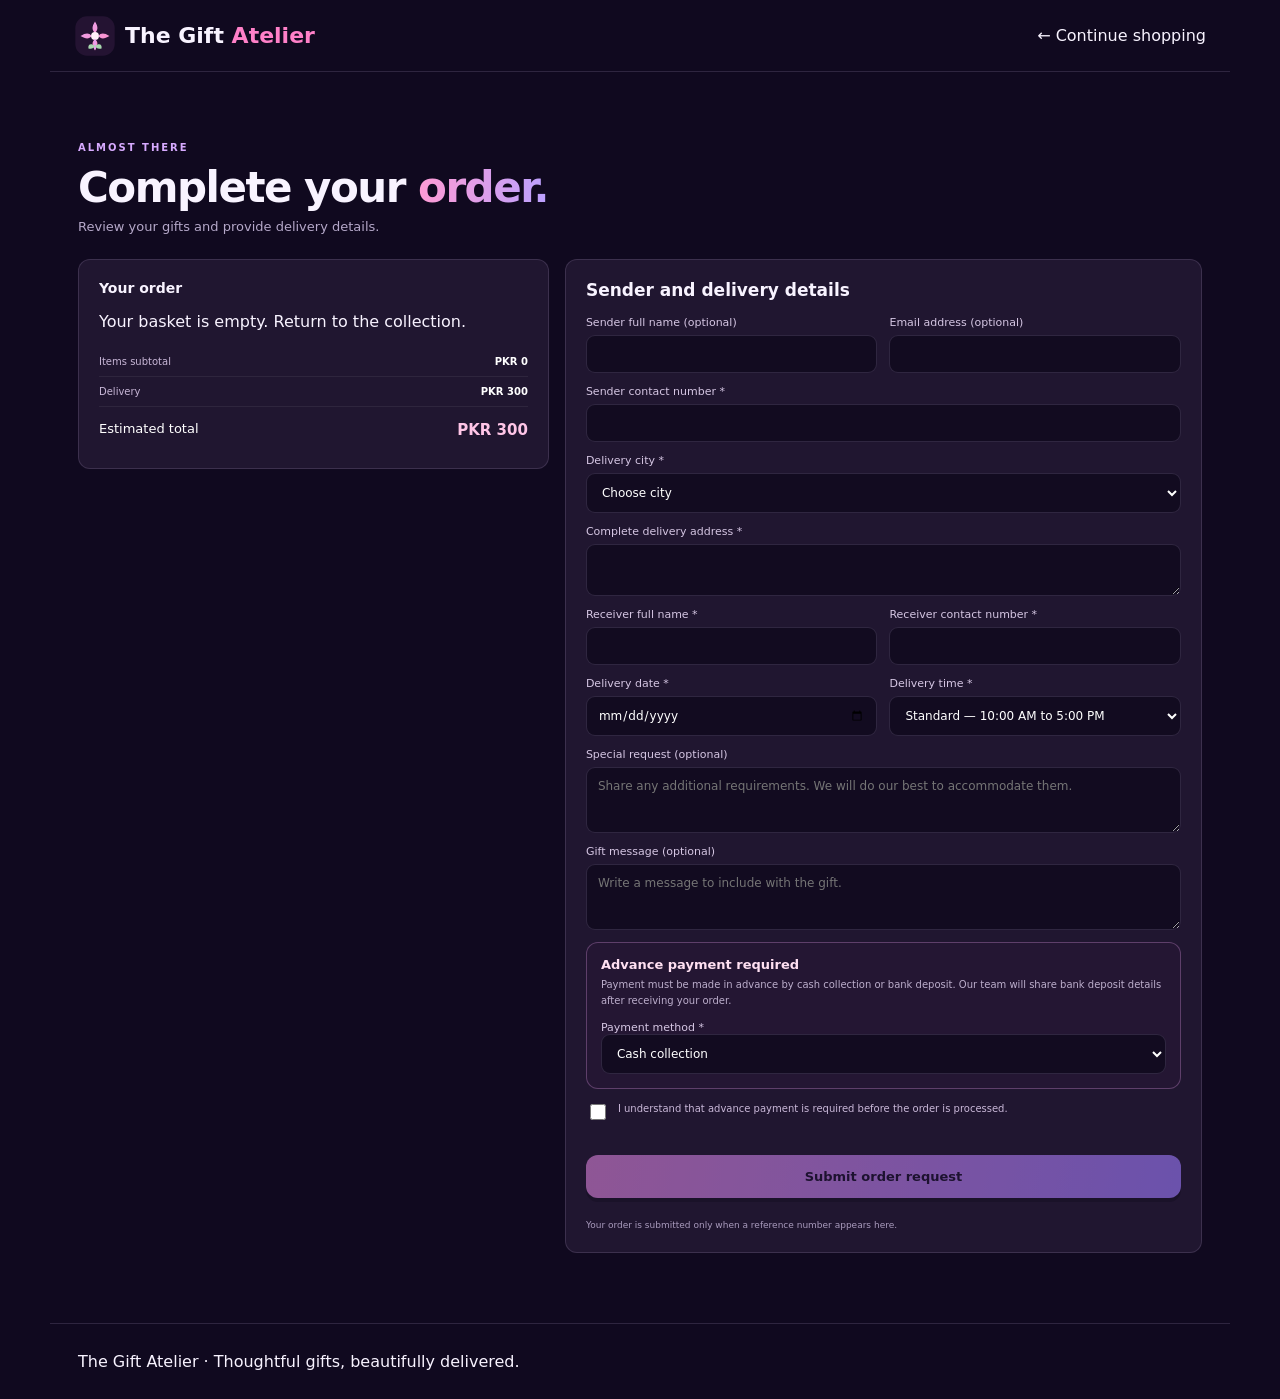
==== commit 9a6d6529: "Simplify advance payment and conditional cash collection details" ====
--- a/checkout.html
+++ b/checkout.html
@@ -1 +1 @@
-<!doctype html><html lang="en"><head><meta charset="utf-8"><meta name="viewport" content="width=device-width, initial-scale=1"><title>Checkout — The Gift Atelier</title><link rel="icon" type="image/svg+xml" href="/assets/gift-atelier-logo.svg"><link rel="apple-touch-icon" href="/assets/gift-atelier-logo.svg"><link rel="stylesheet" href="styles.css"><script src="checkout.js" defer></script></head><body><header class="topbar"><a class="brand" href="index.html"><img class="brand-logo" src="/assets/gift-atelier-logo.svg" alt=""><span>The Gift <span>Atelier</span></span></a><a href="index.html#shop">← Continue shopping</a></header><main class="section"><div class="section-heading"><div><div class="eyebrow">ALMOST THERE</div><h2>Complete your <span>order.</span></h2><p>Review your gifts and provide delivery details.</p></div></div><div class="order-layout"><section class="seller-panel cart-panel"><h3>Your order</h3><div id="checkoutItems"></div><div id="checkoutTotals"></div></section><section class="seller-panel"><form id="orderForm" class="sell-form"><h3>Sender and delivery details</h3><div class="form-two"><label>Sender full name (optional)<input name="customerName" maxlength="100"></label><label>Email address (optional)<input name="email" type="email" maxlength="160"></label></div><label>Sender contact number *<input name="phone" required maxlength="30"></label><label>Delivery city *<select name="city" required><option value="">Choose city</option><option>Lahore</option><option>Karachi</option><option>Islamabad</option><option>Rawalpindi</option></select></label><label>Complete delivery address *<textarea name="address" rows="2" required maxlength="500"></textarea></label><div class="form-two"><label>Receiver full name *<input name="recipient" required maxlength="100"></label><label>Receiver contact number *<input name="recipientPhone" required maxlength="30"></label></div><div class="form-two"><label>Delivery date *<input name="deliveryDate" id="deliveryDate" type="date" required></label><label>Delivery time *<select name="deliveryTime" id="deliveryTime" required><option value="Standard: 10 AM–5 PM">Standard — 10:00 AM to 5:00 PM</option><option value="Standard: 5 PM–10 PM">Standard — 5:00 PM to 10:00 PM</option></select></label></div><label>Special request (optional)<textarea name="specialRequest" rows="3" maxlength="1000" placeholder="Share any additional requirements. We will do our best to accommodate them."></textarea></label><label>Cash collection location *<select name="collectionFrom" id="collectionFrom" required><option value="Sender's address">Sender's address</option><option value="Another collection address">Another specified address</option><option value="Recipient delivery address">Recipient delivery address</option></select></label><label id="collectionAddressLabel" hidden>Cash collection address<textarea name="collectionAddress" id="collectionAddress" rows="2"></textarea></label><label>Gift message (optional)<textarea name="message" rows="3" maxlength="1000" placeholder="Write a message to include with the gift."></textarea></label><div class="payment-collection"><h4>Advance payment required</h4><p>Payment must be made in advance, either by cash collection or bank deposit / bank transfer. For bank transfer, our team will share the account details after receiving your order.</p><label>Payment method *<select name="paymentMethod" id="paymentMethod" required><option value="Cash collection">Cash collection</option><option value="Bank deposit / bank transfer">Bank deposit / bank transfer</option></select></label></div><label class="consent-line"><input type="checkbox" name="policy" required> I understand that advance payment is required before the order is processed.</label><button class="primary-btn" type="submit">Submit order request</button><p id="orderStatus" class="form-note" role="status">Your order is submitted only when a reference number appears here.</p></form></section></div></main><footer>The Gift Atelier · Thoughtful gifts, beautifully delivered.</footer></body></html>+<!doctype html><html lang="en"><head><meta charset="utf-8"><meta name="viewport" content="width=device-width, initial-scale=1"><title>Checkout — The Gift Atelier</title><link rel="icon" type="image/svg+xml" href="/assets/gift-atelier-logo.svg"><link rel="apple-touch-icon" href="/assets/gift-atelier-logo.svg"><link rel="stylesheet" href="styles.css"><script src="checkout.js" defer></script></head><body><header class="topbar"><a class="brand" href="index.html"><img class="brand-logo" src="/assets/gift-atelier-logo.svg" alt=""><span>The Gift <span>Atelier</span></span></a><a href="index.html#shop">← Continue shopping</a></header><main class="section"><div class="section-heading"><div><div class="eyebrow">ALMOST THERE</div><h2>Complete your <span>order.</span></h2><p>Review your gifts and provide delivery details.</p></div></div><div class="order-layout"><section class="seller-panel cart-panel"><h3>Your order</h3><div id="checkoutItems"></div><div id="checkoutTotals"></div></section><section class="seller-panel"><form id="orderForm" class="sell-form"><h3>Sender and delivery details</h3><div class="form-two"><label>Sender full name (optional)<input name="customerName" maxlength="100"></label><label>Email address (optional)<input name="email" type="email" maxlength="160"></label></div><label>Sender contact number *<input name="phone" required maxlength="30"></label><label>Delivery city *<select name="city" required><option value="">Choose city</option><option>Lahore</option><option>Karachi</option><option>Islamabad</option><option>Rawalpindi</option></select></label><label>Complete delivery address *<textarea name="address" rows="2" required maxlength="500"></textarea></label><div class="form-two"><label>Receiver full name *<input name="recipient" required maxlength="100"></label><label>Receiver contact number *<input name="recipientPhone" required maxlength="30"></label></div><div class="form-two"><label>Delivery date *<input name="deliveryDate" id="deliveryDate" type="date" required></label><label>Delivery time *<select name="deliveryTime" id="deliveryTime" required><option value="Standard: 10 AM–5 PM">Standard — 10:00 AM to 5:00 PM</option><option value="Standard: 5 PM–10 PM">Standard — 5:00 PM to 10:00 PM</option></select></label></div><label>Special request (optional)<textarea name="specialRequest" rows="3" maxlength="1000" placeholder="Share any additional requirements. We will do our best to accommodate them."></textarea></label><div id="cashCollectionDetails" hidden><label>Cash collection location *<select name="collectionFrom" id="collectionFrom"><option value="">Choose collection location</option><option value="Sender's address">Sender's address</option><option value="Another collection address">Another specified address</option><option value="Recipient delivery address">Recipient delivery address</option></select></label><label id="collectionAddressLabel" hidden>Cash collection address<textarea name="collectionAddress" id="collectionAddress" rows="2"></textarea></label><p class="form-note">Cash collection service fee: PKR 300.</p></div><label>Gift message (optional)<textarea name="message" rows="3" maxlength="1000" placeholder="Write a message to include with the gift."></textarea></label><div class="payment-collection"><h4>Advance payment required</h4><p>Payment must be made in advance by cash collection or bank deposit. Our team will share bank deposit details after receiving your order.</p><label>Payment method *<select name="paymentMethod" id="paymentMethod" required><option value="Cash collection">Cash collection</option><option value="Bank deposit">Bank deposit</option></select></label></div><label class="consent-line"><input type="checkbox" name="policy" required> I understand that advance payment is required before the order is processed.</label><button class="primary-btn" type="submit">Submit order request</button><p id="orderStatus" class="form-note" role="status">Your order is submitted only when a reference number appears here.</p></form></section></div></main><footer>The Gift Atelier · Thoughtful gifts, beautifully delivered.</footer></body></html>
--- a/styles.css
+++ b/styles.css
@@ -253,3 +253,6 @@
 .guided-options textarea:focus,.selected-product textarea:focus{outline:2px solid #c77ad9;outline-offset:1px}
 .flower-detail .selected-product>div{min-width:0}
 .flower-detail .selected-product textarea{grid-column:1/-1}
+
+.brand-logo{width:42px;height:42px;object-fit:contain;display:block;flex:0 0 42px;border-radius:12px}
+.payment-collection label{display:block;margin-top:12px}
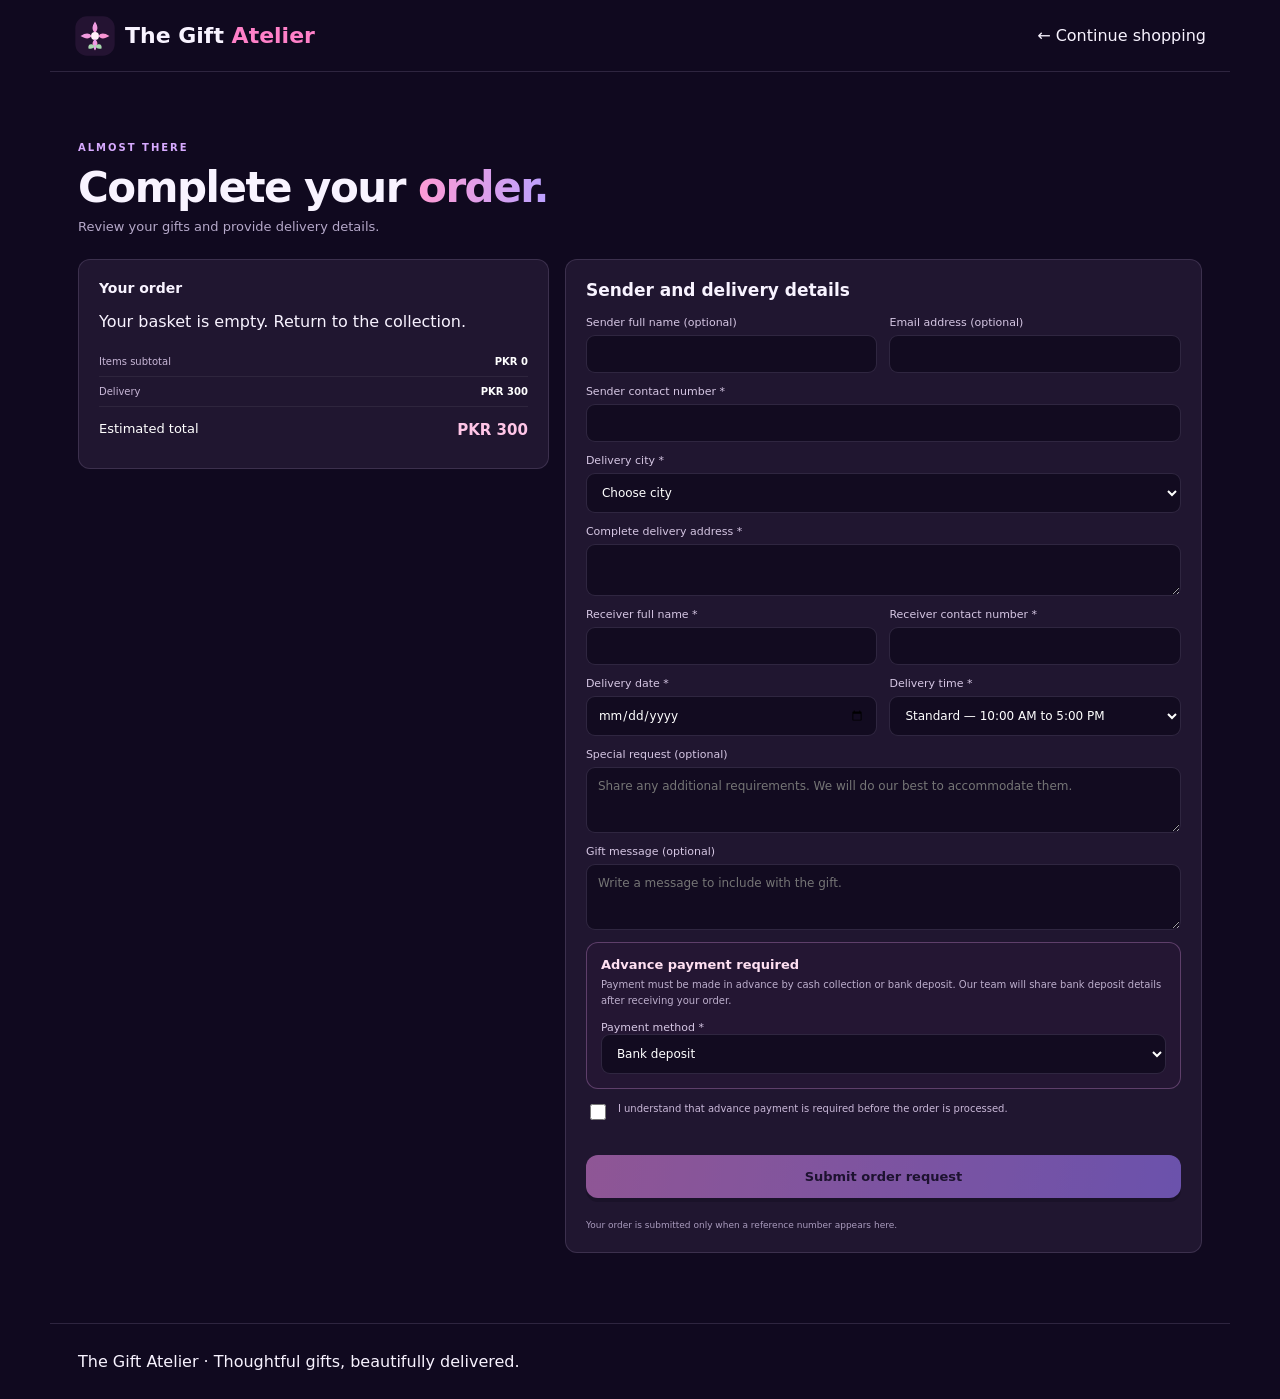
==== commit df9e0011: "Put bank deposit first in checkout payment options" ====
--- a/checkout.html
+++ b/checkout.html
@@ -1 +1 @@
-<!doctype html><html lang="en"><head><meta charset="utf-8"><meta name="viewport" content="width=device-width, initial-scale=1"><title>Checkout — The Gift Atelier</title><link rel="icon" type="image/svg+xml" href="/assets/gift-atelier-logo.svg"><link rel="apple-touch-icon" href="/assets/gift-atelier-logo.svg"><link rel="stylesheet" href="styles.css"><script src="checkout.js" defer></script></head><body><header class="topbar"><a class="brand" href="index.html"><img class="brand-logo" src="/assets/gift-atelier-logo.svg" alt=""><span>The Gift <span>Atelier</span></span></a><a href="index.html#shop">← Continue shopping</a></header><main class="section"><div class="section-heading"><div><div class="eyebrow">ALMOST THERE</div><h2>Complete your <span>order.</span></h2><p>Review your gifts and provide delivery details.</p></div></div><div class="order-layout"><section class="seller-panel cart-panel"><h3>Your order</h3><div id="checkoutItems"></div><div id="checkoutTotals"></div></section><section class="seller-panel"><form id="orderForm" class="sell-form"><h3>Sender and delivery details</h3><div class="form-two"><label>Sender full name (optional)<input name="customerName" maxlength="100"></label><label>Email address (optional)<input name="email" type="email" maxlength="160"></label></div><label>Sender contact number *<input name="phone" required maxlength="30"></label><label>Delivery city *<select name="city" required><option value="">Choose city</option><option>Lahore</option><option>Karachi</option><option>Islamabad</option><option>Rawalpindi</option></select></label><label>Complete delivery address *<textarea name="address" rows="2" required maxlength="500"></textarea></label><div class="form-two"><label>Receiver full name *<input name="recipient" required maxlength="100"></label><label>Receiver contact number *<input name="recipientPhone" required maxlength="30"></label></div><div class="form-two"><label>Delivery date *<input name="deliveryDate" id="deliveryDate" type="date" required></label><label>Delivery time *<select name="deliveryTime" id="deliveryTime" required><option value="Standard: 10 AM–5 PM">Standard — 10:00 AM to 5:00 PM</option><option value="Standard: 5 PM–10 PM">Standard — 5:00 PM to 10:00 PM</option></select></label></div><label>Special request (optional)<textarea name="specialRequest" rows="3" maxlength="1000" placeholder="Share any additional requirements. We will do our best to accommodate them."></textarea></label><div id="cashCollectionDetails" hidden><label>Cash collection location *<select name="collectionFrom" id="collectionFrom"><option value="">Choose collection location</option><option value="Sender's address">Sender's address</option><option value="Another collection address">Another specified address</option><option value="Recipient delivery address">Recipient delivery address</option></select></label><label id="collectionAddressLabel" hidden>Cash collection address<textarea name="collectionAddress" id="collectionAddress" rows="2"></textarea></label><p class="form-note">Cash collection service fee: PKR 300.</p></div><label>Gift message (optional)<textarea name="message" rows="3" maxlength="1000" placeholder="Write a message to include with the gift."></textarea></label><div class="payment-collection"><h4>Advance payment required</h4><p>Payment must be made in advance by cash collection or bank deposit. Our team will share bank deposit details after receiving your order.</p><label>Payment method *<select name="paymentMethod" id="paymentMethod" required><option value="Cash collection">Cash collection</option><option value="Bank deposit">Bank deposit</option></select></label></div><label class="consent-line"><input type="checkbox" name="policy" required> I understand that advance payment is required before the order is processed.</label><button class="primary-btn" type="submit">Submit order request</button><p id="orderStatus" class="form-note" role="status">Your order is submitted only when a reference number appears here.</p></form></section></div></main><footer>The Gift Atelier · Thoughtful gifts, beautifully delivered.</footer></body></html>+<!doctype html><html lang="en"><head><meta charset="utf-8"><meta name="viewport" content="width=device-width, initial-scale=1"><title>Checkout — The Gift Atelier</title><link rel="icon" type="image/svg+xml" href="/assets/gift-atelier-logo.svg"><link rel="apple-touch-icon" href="/assets/gift-atelier-logo.svg"><link rel="stylesheet" href="styles.css"><script src="checkout.js" defer></script></head><body><header class="topbar"><a class="brand" href="index.html"><img class="brand-logo" src="/assets/gift-atelier-logo.svg" alt=""><span>The Gift <span>Atelier</span></span></a><a href="index.html#shop">← Continue shopping</a></header><main class="section"><div class="section-heading"><div><div class="eyebrow">ALMOST THERE</div><h2>Complete your <span>order.</span></h2><p>Review your gifts and provide delivery details.</p></div></div><div class="order-layout"><section class="seller-panel cart-panel"><h3>Your order</h3><div id="checkoutItems"></div><div id="checkoutTotals"></div></section><section class="seller-panel"><form id="orderForm" class="sell-form"><h3>Sender and delivery details</h3><div class="form-two"><label>Sender full name (optional)<input name="customerName" maxlength="100"></label><label>Email address (optional)<input name="email" type="email" maxlength="160"></label></div><label>Sender contact number *<input name="phone" required maxlength="30"></label><label>Delivery city *<select name="city" required><option value="">Choose city</option><option>Lahore</option><option>Karachi</option><option>Islamabad</option><option>Rawalpindi</option></select></label><label>Complete delivery address *<textarea name="address" rows="2" required maxlength="500"></textarea></label><div class="form-two"><label>Receiver full name *<input name="recipient" required maxlength="100"></label><label>Receiver contact number *<input name="recipientPhone" required maxlength="30"></label></div><div class="form-two"><label>Delivery date *<input name="deliveryDate" id="deliveryDate" type="date" required></label><label>Delivery time *<select name="deliveryTime" id="deliveryTime" required><option value="Standard: 10 AM–5 PM">Standard — 10:00 AM to 5:00 PM</option><option value="Standard: 5 PM–10 PM">Standard — 5:00 PM to 10:00 PM</option></select></label></div><label>Special request (optional)<textarea name="specialRequest" rows="3" maxlength="1000" placeholder="Share any additional requirements. We will do our best to accommodate them."></textarea></label><div id="cashCollectionDetails" hidden><label>Cash collection location *<select name="collectionFrom" id="collectionFrom"><option value="">Choose collection location</option><option value="Sender's address">Sender's address</option><option value="Another collection address">Another specified address</option><option value="Recipient delivery address">Recipient delivery address</option></select></label><label id="collectionAddressLabel" hidden>Cash collection address<textarea name="collectionAddress" id="collectionAddress" rows="2"></textarea></label><p class="form-note">Cash collection service fee: PKR 300.</p></div><label>Gift message (optional)<textarea name="message" rows="3" maxlength="1000" placeholder="Write a message to include with the gift."></textarea></label><div class="payment-collection"><h4>Advance payment required</h4><p>Payment must be made in advance by cash collection or bank deposit. Our team will share bank deposit details after receiving your order.</p><label>Payment method *<select name="paymentMethod" id="paymentMethod" required><option value="Bank deposit">Bank deposit</option><option value="Cash collection">Cash collection</option></select></label></div><label class="consent-line"><input type="checkbox" name="policy" required> I understand that advance payment is required before the order is processed.</label><button class="primary-btn" type="submit">Submit order request</button><p id="orderStatus" class="form-note" role="status">Your order is submitted only when a reference number appears here.</p></form></section></div></main><footer>The Gift Atelier · Thoughtful gifts, beautifully delivered.</footer></body></html>
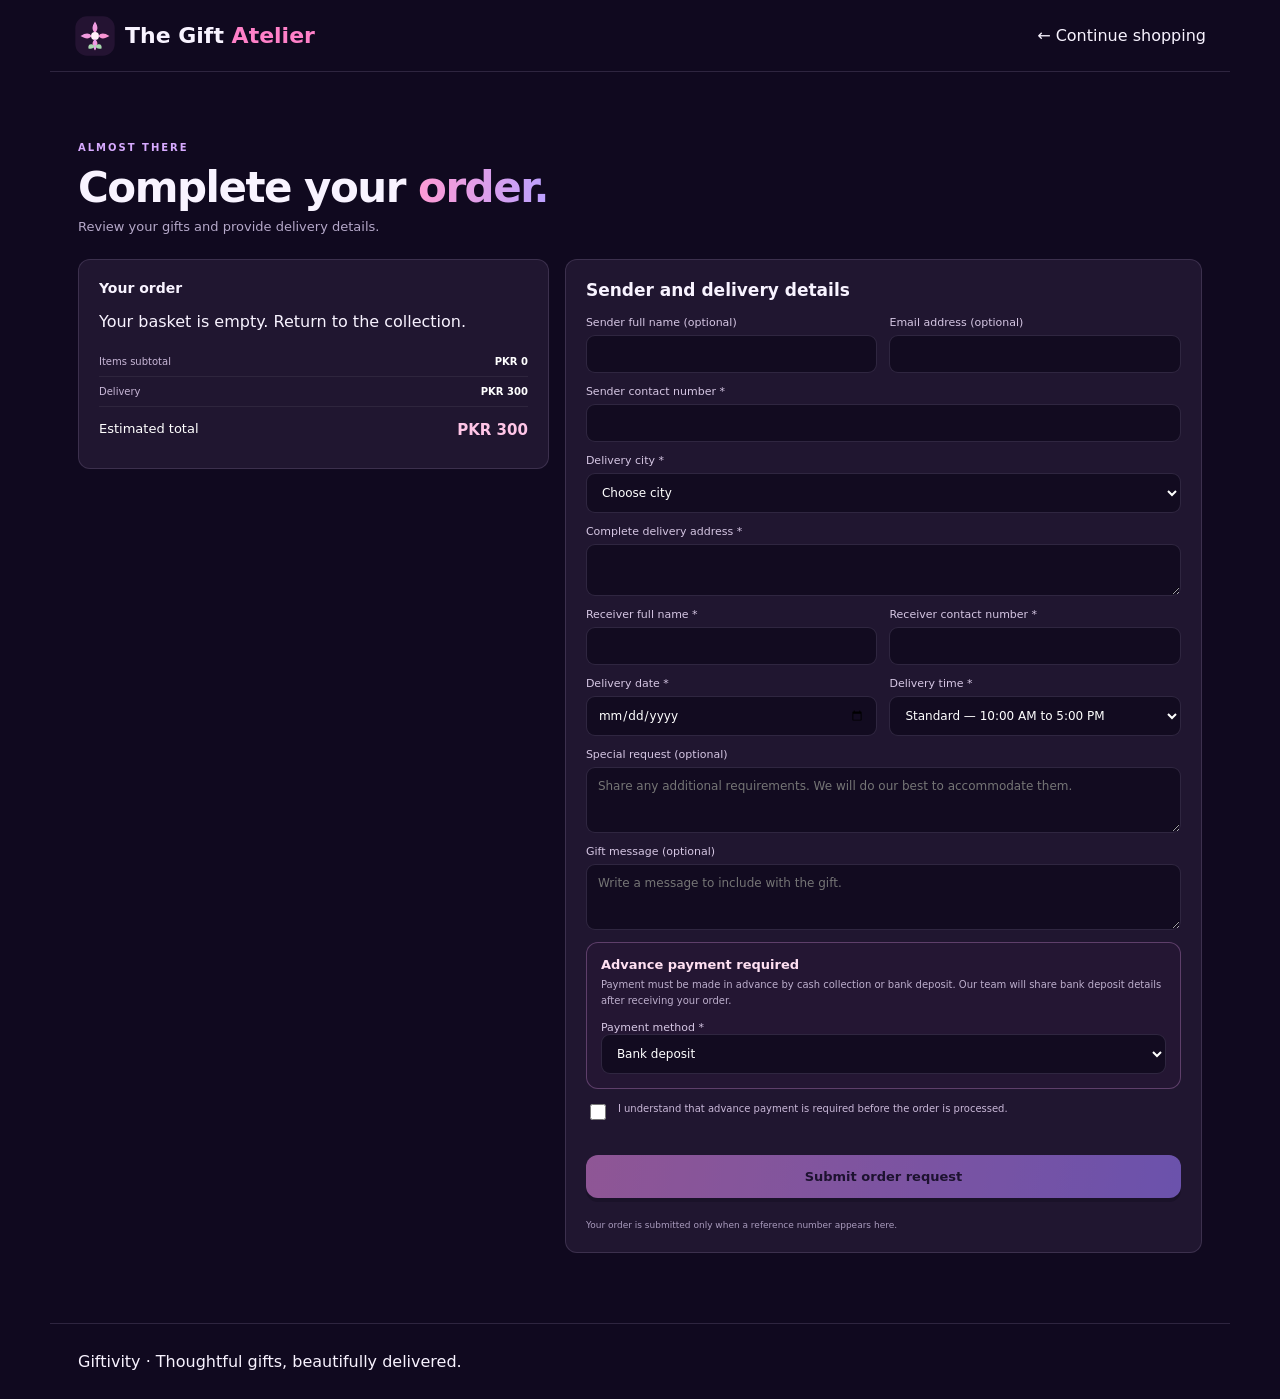
==== commit c4060f97: "Update storefront brand name to Giftivity" ====
--- a/checkout.html
+++ b/checkout.html
@@ -1 +1 @@
-<!doctype html><html lang="en"><head><meta charset="utf-8"><meta name="viewport" content="width=device-width, initial-scale=1"><title>Checkout — The Gift Atelier</title><link rel="icon" type="image/svg+xml" href="/assets/gift-atelier-logo.svg"><link rel="apple-touch-icon" href="/assets/gift-atelier-logo.svg"><link rel="stylesheet" href="styles.css"><script src="checkout.js" defer></script></head><body><header class="topbar"><a class="brand" href="index.html"><img class="brand-logo" src="/assets/gift-atelier-logo.svg" alt=""><span>The Gift <span>Atelier</span></span></a><a href="index.html#shop">← Continue shopping</a></header><main class="section"><div class="section-heading"><div><div class="eyebrow">ALMOST THERE</div><h2>Complete your <span>order.</span></h2><p>Review your gifts and provide delivery details.</p></div></div><div class="order-layout"><section class="seller-panel cart-panel"><h3>Your order</h3><div id="checkoutItems"></div><div id="checkoutTotals"></div></section><section class="seller-panel"><form id="orderForm" class="sell-form"><h3>Sender and delivery details</h3><div class="form-two"><label>Sender full name (optional)<input name="customerName" maxlength="100"></label><label>Email address (optional)<input name="email" type="email" maxlength="160"></label></div><label>Sender contact number *<input name="phone" required maxlength="30"></label><label>Delivery city *<select name="city" required><option value="">Choose city</option><option>Lahore</option><option>Karachi</option><option>Islamabad</option><option>Rawalpindi</option></select></label><label>Complete delivery address *<textarea name="address" rows="2" required maxlength="500"></textarea></label><div class="form-two"><label>Receiver full name *<input name="recipient" required maxlength="100"></label><label>Receiver contact number *<input name="recipientPhone" required maxlength="30"></label></div><div class="form-two"><label>Delivery date *<input name="deliveryDate" id="deliveryDate" type="date" required></label><label>Delivery time *<select name="deliveryTime" id="deliveryTime" required><option value="Standard: 10 AM–5 PM">Standard — 10:00 AM to 5:00 PM</option><option value="Standard: 5 PM–10 PM">Standard — 5:00 PM to 10:00 PM</option></select></label></div><label>Special request (optional)<textarea name="specialRequest" rows="3" maxlength="1000" placeholder="Share any additional requirements. We will do our best to accommodate them."></textarea></label><div id="cashCollectionDetails" hidden><label>Cash collection location *<select name="collectionFrom" id="collectionFrom"><option value="">Choose collection location</option><option value="Sender's address">Sender's address</option><option value="Another collection address">Another specified address</option><option value="Recipient delivery address">Recipient delivery address</option></select></label><label id="collectionAddressLabel" hidden>Cash collection address<textarea name="collectionAddress" id="collectionAddress" rows="2"></textarea></label><p class="form-note">Cash collection service fee: PKR 300.</p></div><label>Gift message (optional)<textarea name="message" rows="3" maxlength="1000" placeholder="Write a message to include with the gift."></textarea></label><div class="payment-collection"><h4>Advance payment required</h4><p>Payment must be made in advance by cash collection or bank deposit. Our team will share bank deposit details after receiving your order.</p><label>Payment method *<select name="paymentMethod" id="paymentMethod" required><option value="Bank deposit">Bank deposit</option><option value="Cash collection">Cash collection</option></select></label></div><label class="consent-line"><input type="checkbox" name="policy" required> I understand that advance payment is required before the order is processed.</label><button class="primary-btn" type="submit">Submit order request</button><p id="orderStatus" class="form-note" role="status">Your order is submitted only when a reference number appears here.</p></form></section></div></main><footer>The Gift Atelier · Thoughtful gifts, beautifully delivered.</footer></body></html>+<!doctype html><html lang="en"><head><meta charset="utf-8"><meta name="viewport" content="width=device-width, initial-scale=1"><title>Checkout — Giftivity</title><link rel="icon" type="image/svg+xml" href="/assets/gift-atelier-logo.svg"><link rel="apple-touch-icon" href="/assets/gift-atelier-logo.svg"><link rel="stylesheet" href="styles.css"><script src="checkout.js" defer></script></head><body><header class="topbar"><a class="brand" href="index.html"><img class="brand-logo" src="/assets/gift-atelier-logo.svg" alt=""><span>The Gift <span>Atelier</span></span></a><a href="index.html#shop">← Continue shopping</a></header><main class="section"><div class="section-heading"><div><div class="eyebrow">ALMOST THERE</div><h2>Complete your <span>order.</span></h2><p>Review your gifts and provide delivery details.</p></div></div><div class="order-layout"><section class="seller-panel cart-panel"><h3>Your order</h3><div id="checkoutItems"></div><div id="checkoutTotals"></div></section><section class="seller-panel"><form id="orderForm" class="sell-form"><h3>Sender and delivery details</h3><div class="form-two"><label>Sender full name (optional)<input name="customerName" maxlength="100"></label><label>Email address (optional)<input name="email" type="email" maxlength="160"></label></div><label>Sender contact number *<input name="phone" required maxlength="30"></label><label>Delivery city *<select name="city" required><option value="">Choose city</option><option>Lahore</option><option>Karachi</option><option>Islamabad</option><option>Rawalpindi</option></select></label><label>Complete delivery address *<textarea name="address" rows="2" required maxlength="500"></textarea></label><div class="form-two"><label>Receiver full name *<input name="recipient" required maxlength="100"></label><label>Receiver contact number *<input name="recipientPhone" required maxlength="30"></label></div><div class="form-two"><label>Delivery date *<input name="deliveryDate" id="deliveryDate" type="date" required></label><label>Delivery time *<select name="deliveryTime" id="deliveryTime" required><option value="Standard: 10 AM–5 PM">Standard — 10:00 AM to 5:00 PM</option><option value="Standard: 5 PM–10 PM">Standard — 5:00 PM to 10:00 PM</option></select></label></div><label>Special request (optional)<textarea name="specialRequest" rows="3" maxlength="1000" placeholder="Share any additional requirements. We will do our best to accommodate them."></textarea></label><div id="cashCollectionDetails" hidden><label>Cash collection location *<select name="collectionFrom" id="collectionFrom"><option value="">Choose collection location</option><option value="Sender's address">Sender's address</option><option value="Another collection address">Another specified address</option><option value="Recipient delivery address">Recipient delivery address</option></select></label><label id="collectionAddressLabel" hidden>Cash collection address<textarea name="collectionAddress" id="collectionAddress" rows="2"></textarea></label><p class="form-note">Cash collection service fee: PKR 300.</p></div><label>Gift message (optional)<textarea name="message" rows="3" maxlength="1000" placeholder="Write a message to include with the gift."></textarea></label><div class="payment-collection"><h4>Advance payment required</h4><p>Payment must be made in advance by cash collection or bank deposit. Our team will share bank deposit details after receiving your order.</p><label>Payment method *<select name="paymentMethod" id="paymentMethod" required><option value="Bank deposit">Bank deposit</option><option value="Cash collection">Cash collection</option></select></label></div><label class="consent-line"><input type="checkbox" name="policy" required> I understand that advance payment is required before the order is processed.</label><button class="primary-btn" type="submit">Submit order request</button><p id="orderStatus" class="form-note" role="status">Your order is submitted only when a reference number appears here.</p></form></section></div></main><footer>Giftivity · Thoughtful gifts, beautifully delivered.</footer></body></html>
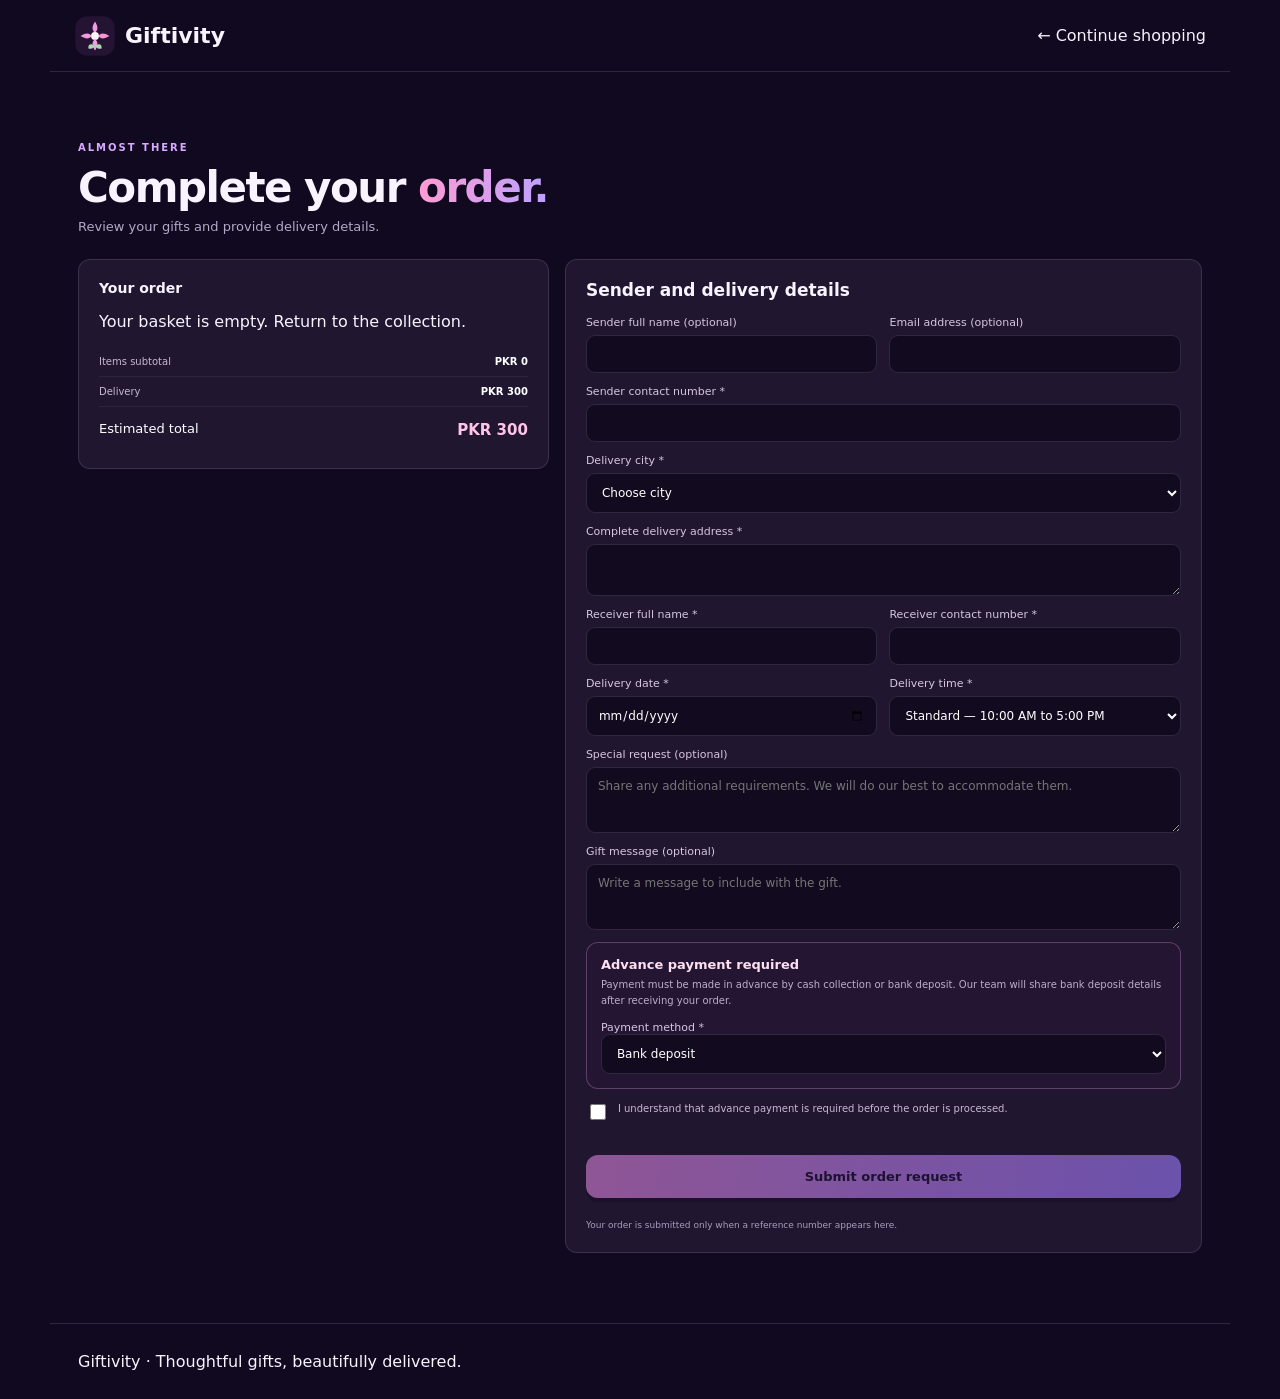
==== commit b8f253c7: "Update checkout header branding to Giftivity" ====
--- a/checkout.html
+++ b/checkout.html
@@ -1 +1 @@
-<!doctype html><html lang="en"><head><meta charset="utf-8"><meta name="viewport" content="width=device-width, initial-scale=1"><title>Checkout — Giftivity</title><link rel="icon" type="image/svg+xml" href="/assets/gift-atelier-logo.svg"><link rel="apple-touch-icon" href="/assets/gift-atelier-logo.svg"><link rel="stylesheet" href="styles.css"><script src="checkout.js" defer></script></head><body><header class="topbar"><a class="brand" href="index.html"><img class="brand-logo" src="/assets/gift-atelier-logo.svg" alt=""><span>The Gift <span>Atelier</span></span></a><a href="index.html#shop">← Continue shopping</a></header><main class="section"><div class="section-heading"><div><div class="eyebrow">ALMOST THERE</div><h2>Complete your <span>order.</span></h2><p>Review your gifts and provide delivery details.</p></div></div><div class="order-layout"><section class="seller-panel cart-panel"><h3>Your order</h3><div id="checkoutItems"></div><div id="checkoutTotals"></div></section><section class="seller-panel"><form id="orderForm" class="sell-form"><h3>Sender and delivery details</h3><div class="form-two"><label>Sender full name (optional)<input name="customerName" maxlength="100"></label><label>Email address (optional)<input name="email" type="email" maxlength="160"></label></div><label>Sender contact number *<input name="phone" required maxlength="30"></label><label>Delivery city *<select name="city" required><option value="">Choose city</option><option>Lahore</option><option>Karachi</option><option>Islamabad</option><option>Rawalpindi</option></select></label><label>Complete delivery address *<textarea name="address" rows="2" required maxlength="500"></textarea></label><div class="form-two"><label>Receiver full name *<input name="recipient" required maxlength="100"></label><label>Receiver contact number *<input name="recipientPhone" required maxlength="30"></label></div><div class="form-two"><label>Delivery date *<input name="deliveryDate" id="deliveryDate" type="date" required></label><label>Delivery time *<select name="deliveryTime" id="deliveryTime" required><option value="Standard: 10 AM–5 PM">Standard — 10:00 AM to 5:00 PM</option><option value="Standard: 5 PM–10 PM">Standard — 5:00 PM to 10:00 PM</option></select></label></div><label>Special request (optional)<textarea name="specialRequest" rows="3" maxlength="1000" placeholder="Share any additional requirements. We will do our best to accommodate them."></textarea></label><div id="cashCollectionDetails" hidden><label>Cash collection location *<select name="collectionFrom" id="collectionFrom"><option value="">Choose collection location</option><option value="Sender's address">Sender's address</option><option value="Another collection address">Another specified address</option><option value="Recipient delivery address">Recipient delivery address</option></select></label><label id="collectionAddressLabel" hidden>Cash collection address<textarea name="collectionAddress" id="collectionAddress" rows="2"></textarea></label><p class="form-note">Cash collection service fee: PKR 300.</p></div><label>Gift message (optional)<textarea name="message" rows="3" maxlength="1000" placeholder="Write a message to include with the gift."></textarea></label><div class="payment-collection"><h4>Advance payment required</h4><p>Payment must be made in advance by cash collection or bank deposit. Our team will share bank deposit details after receiving your order.</p><label>Payment method *<select name="paymentMethod" id="paymentMethod" required><option value="Bank deposit">Bank deposit</option><option value="Cash collection">Cash collection</option></select></label></div><label class="consent-line"><input type="checkbox" name="policy" required> I understand that advance payment is required before the order is processed.</label><button class="primary-btn" type="submit">Submit order request</button><p id="orderStatus" class="form-note" role="status">Your order is submitted only when a reference number appears here.</p></form></section></div></main><footer>Giftivity · Thoughtful gifts, beautifully delivered.</footer></body></html>+<!doctype html><html lang="en"><head><meta charset="utf-8"><meta name="viewport" content="width=device-width, initial-scale=1"><title>Checkout — Giftivity</title><link rel="icon" type="image/svg+xml" href="/assets/gift-atelier-logo.svg"><link rel="apple-touch-icon" href="/assets/gift-atelier-logo.svg"><link rel="stylesheet" href="styles.css"><script src="checkout.js" defer></script></head><body><header class="topbar"><a class="brand" href="index.html"><img class="brand-logo" src="/assets/gift-atelier-logo.svg" alt=""><span>Giftivity</span></a><a href="index.html#shop">← Continue shopping</a></header><main class="section"><div class="section-heading"><div><div class="eyebrow">ALMOST THERE</div><h2>Complete your <span>order.</span></h2><p>Review your gifts and provide delivery details.</p></div></div><div class="order-layout"><section class="seller-panel cart-panel"><h3>Your order</h3><div id="checkoutItems"></div><div id="checkoutTotals"></div></section><section class="seller-panel"><form id="orderForm" class="sell-form"><h3>Sender and delivery details</h3><div class="form-two"><label>Sender full name (optional)<input name="customerName" maxlength="100"></label><label>Email address (optional)<input name="email" type="email" maxlength="160"></label></div><label>Sender contact number *<input name="phone" required maxlength="30"></label><label>Delivery city *<select name="city" required><option value="">Choose city</option><option>Lahore</option><option>Karachi</option><option>Islamabad</option><option>Rawalpindi</option></select></label><label>Complete delivery address *<textarea name="address" rows="2" required maxlength="500"></textarea></label><div class="form-two"><label>Receiver full name *<input name="recipient" required maxlength="100"></label><label>Receiver contact number *<input name="recipientPhone" required maxlength="30"></label></div><div class="form-two"><label>Delivery date *<input name="deliveryDate" id="deliveryDate" type="date" required></label><label>Delivery time *<select name="deliveryTime" id="deliveryTime" required><option value="Standard: 10 AM–5 PM">Standard — 10:00 AM to 5:00 PM</option><option value="Standard: 5 PM–10 PM">Standard — 5:00 PM to 10:00 PM</option></select></label></div><label>Special request (optional)<textarea name="specialRequest" rows="3" maxlength="1000" placeholder="Share any additional requirements. We will do our best to accommodate them."></textarea></label><div id="cashCollectionDetails" hidden><label>Cash collection location (optional)<select name="collectionFrom" id="collectionFrom"><option value="">Choose collection location</option><option value="Sender's address">Sender's address</option><option value="Another collection address">Another specified address</option><option value="Recipient delivery address">Recipient delivery address</option></select></label><label id="collectionAddressLabel" hidden>Cash collection address<textarea name="collectionAddress" id="collectionAddress" rows="2"></textarea></label><p class="form-note">Cash collection service fee: PKR 300.</p></div><label>Gift message (optional)<textarea name="message" rows="3" maxlength="1000" placeholder="Write a message to include with the gift."></textarea></label><div class="payment-collection"><h4>Advance payment required</h4><p>Payment must be made in advance by cash collection or bank deposit. Our team will share bank deposit details after receiving your order.</p><label>Payment method *<select name="paymentMethod" id="paymentMethod" required><option value="Bank deposit">Bank deposit</option><option value="Cash collection">Cash collection</option></select></label></div><label class="consent-line"><input type="checkbox" name="policy" required> I understand that advance payment is required before the order is processed.</label><button class="primary-btn" type="submit">Submit order request</button><p id="orderStatus" class="form-note" role="status">Your order is submitted only when a reference number appears here.</p></form></section></div></main><footer>Giftivity · Thoughtful gifts, beautifully delivered.</footer></body></html>
